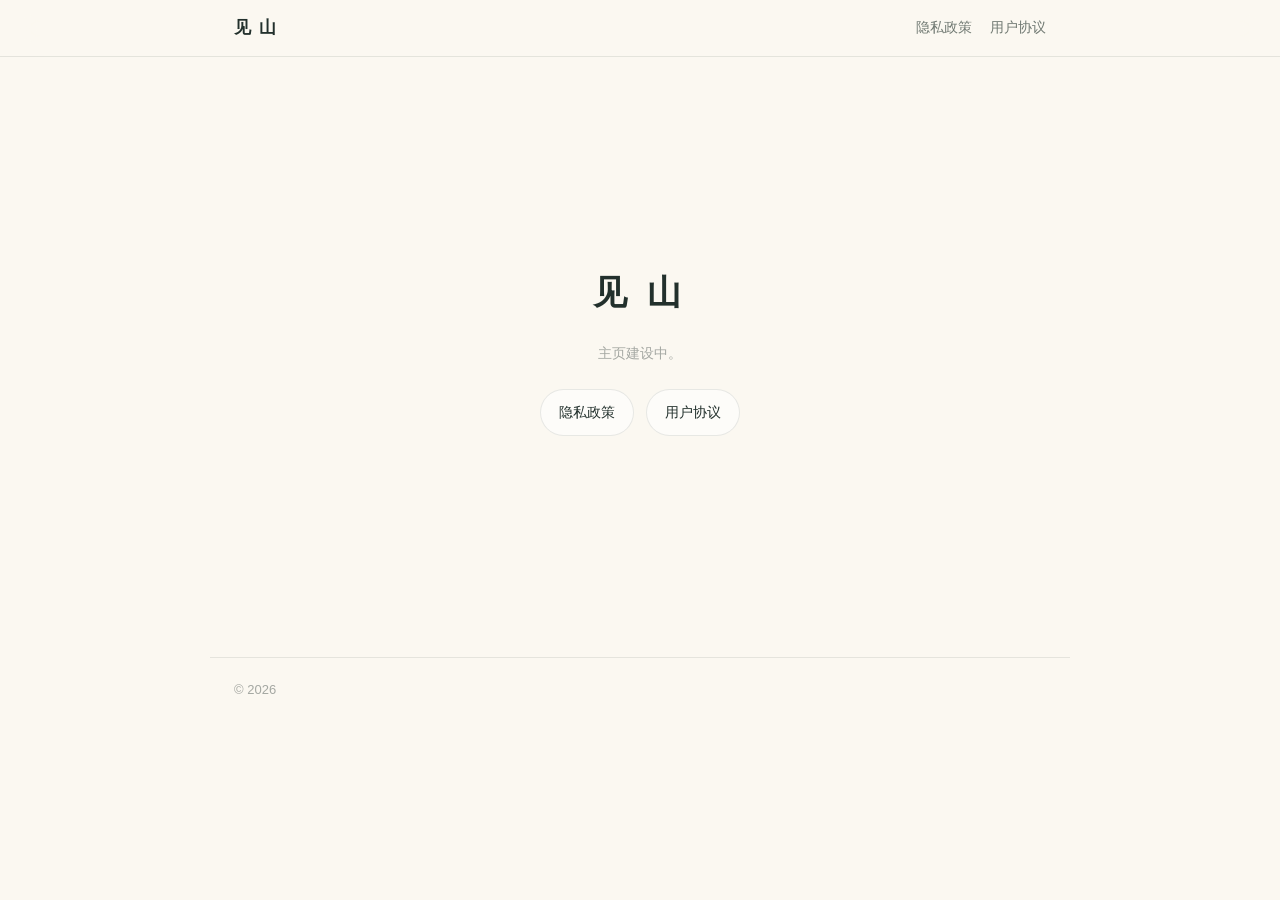
==== site/index.html @ 37326c68 "feat: 隐私政策与用户协议站点（主页占位） - 仅提供 privacy/terms 两页，不介绍未发布功能、不放截图 - 纸色/墨色样式，自动适配深色模式 - 主页占位并 noindex" ====
<!DOCTYPE html>
<html lang="zh-Hans">
<head>
  <meta charset="UTF-8">
  <meta name="viewport" content="width=device-width, initial-scale=1.0, viewport-fit=cover">
  <title>见山</title>
  <meta name="theme-color" content="#FBF8F1">
  <meta name="robots" content="noindex">
  <link rel="stylesheet" href="assets/style.css">
</head>
<body>
  <nav>
    <div class="nav-inner">
      <span class="brand">见 山</span>
      <div class="nav-links">
        <a href="privacy.html">隐私政策</a>
        <a href="terms.html">用户协议</a>
      </div>
    </div>
  </nav>

  <main>
    <section class="placeholder">
      <h1>见 山</h1>
      <p style="color: var(--ink-faint); font-size: 14px;">主页建设中。</p>
      <div class="actions">
        <a class="btn" href="privacy.html">隐私政策</a>
        <a class="btn" href="terms.html">用户协议</a>
      </div>
    </section>
  </main>

  <footer>
    <span>© 2026</span>
  </footer>
</body>
</html>
---- site/assets/style.css ----
:root {
  --paper: #FBF8F1;
  --ink: #22302C;
  --ink-soft: rgba(34, 48, 44, 0.64);
  --ink-faint: rgba(34, 48, 44, 0.40);
  --line: rgba(34, 48, 44, 0.10);
  --accent: #4C7A63;
  --card: rgba(34, 48, 44, 0.03);
  --nav-bg: rgba(251, 248, 241, 0.86);
  --btn-bg: rgba(255, 255, 255, 0.6);
}

@media (prefers-color-scheme: dark) {
  :root {
    --paper: #141A18;
    --ink: #EDE9DF;
    --ink-soft: rgba(237, 233, 223, 0.66);
    --ink-faint: rgba(237, 233, 223, 0.42);
    --line: rgba(237, 233, 223, 0.12);
    --accent: #8FBF9F;
    --card: rgba(237, 233, 223, 0.04);
    --nav-bg: rgba(20, 26, 24, 0.86);
    --btn-bg: rgba(237, 233, 223, 0.06);
  }
}

* { margin: 0; padding: 0; box-sizing: border-box; }

html { scroll-behavior: smooth; overflow-x: clip; }

body {
  font-family: -apple-system, BlinkMacSystemFont, 'SF Pro Text', 'PingFang SC', 'Hiragino Sans GB', 'Microsoft YaHei', 'Helvetica Neue', Arial, sans-serif;
  background: var(--paper);
  color: var(--ink);
  line-height: 1.8;
  padding-bottom: 72px;
  -webkit-font-smoothing: antialiased;
  -moz-osx-font-smoothing: grayscale;
  overflow-wrap: break-word;
  padding-left: env(safe-area-inset-left);
  padding-right: env(safe-area-inset-right);
}

nav {
  position: sticky;
  top: 0;
  z-index: 10;
  background: var(--nav-bg);
  backdrop-filter: saturate(180%) blur(18px);
  -webkit-backdrop-filter: saturate(180%) blur(18px);
  border-bottom: 1px solid var(--line);
}

.nav-inner {
  max-width: 860px;
  margin: 0 auto;
  padding: 0 24px;
  height: 56px;
  display: flex;
  align-items: center;
  justify-content: space-between;
}

.brand {
  font-weight: 600;
  font-size: 17px;
  letter-spacing: 0.10em;
  text-decoration: none;
  color: var(--ink);
}

.nav-links { display: flex; gap: 18px; }

.nav-links a { color: var(--ink-soft); text-decoration: none; font-size: 14px; }
.nav-links a:hover { color: var(--accent); }

main { max-width: 860px; margin: 0 auto; padding: 40px 24px 0; }

h1 { font-size: 28px; font-weight: 600; letter-spacing: 0.04em; margin-bottom: 6px; }

.updated { color: var(--ink-faint); font-size: 13px; margin-bottom: 26px; }

h2 { font-size: 17px; font-weight: 600; margin: 30px 0 10px; }

p, li { color: var(--ink-soft); font-size: 15px; }

ul { padding-left: 20px; margin: 8px 0; }
li { margin: 6px 0; }

a { color: var(--accent); }

.card {
  background: var(--card);
  border: 1px solid var(--line);
  border-radius: 16px;
  padding: 20px 22px;
  margin: 22px 0;
}

.placeholder {
  min-height: 56vh;
  display: flex;
  flex-direction: column;
  align-items: center;
  justify-content: center;
  text-align: center;
  gap: 12px;
}

.placeholder h1 { font-size: 34px; letter-spacing: 0.16em; }
.placeholder p { max-width: 420px; }

.actions { display: flex; gap: 12px; flex-wrap: wrap; justify-content: center; margin-top: 10px; }

.btn {
  display: inline-block;
  padding: 10px 18px;
  border-radius: 999px;
  border: 1px solid var(--line);
  background: var(--btn-bg);
  color: var(--ink);
  text-decoration: none;
  font-size: 14px;
}

.btn.primary { background: var(--accent); border-color: var(--accent); color: #FBF8F1; }

footer {
  max-width: 860px;
  margin: 56px auto 0;
  padding: 20px 24px 0;
  border-top: 1px solid var(--line);
  color: var(--ink-faint);
  font-size: 13px;
  display: flex;
  gap: 16px;
  flex-wrap: wrap;
  justify-content: space-between;
}

footer a { color: var(--ink-faint); text-decoration: none; }
footer a:hover { color: var(--accent); }
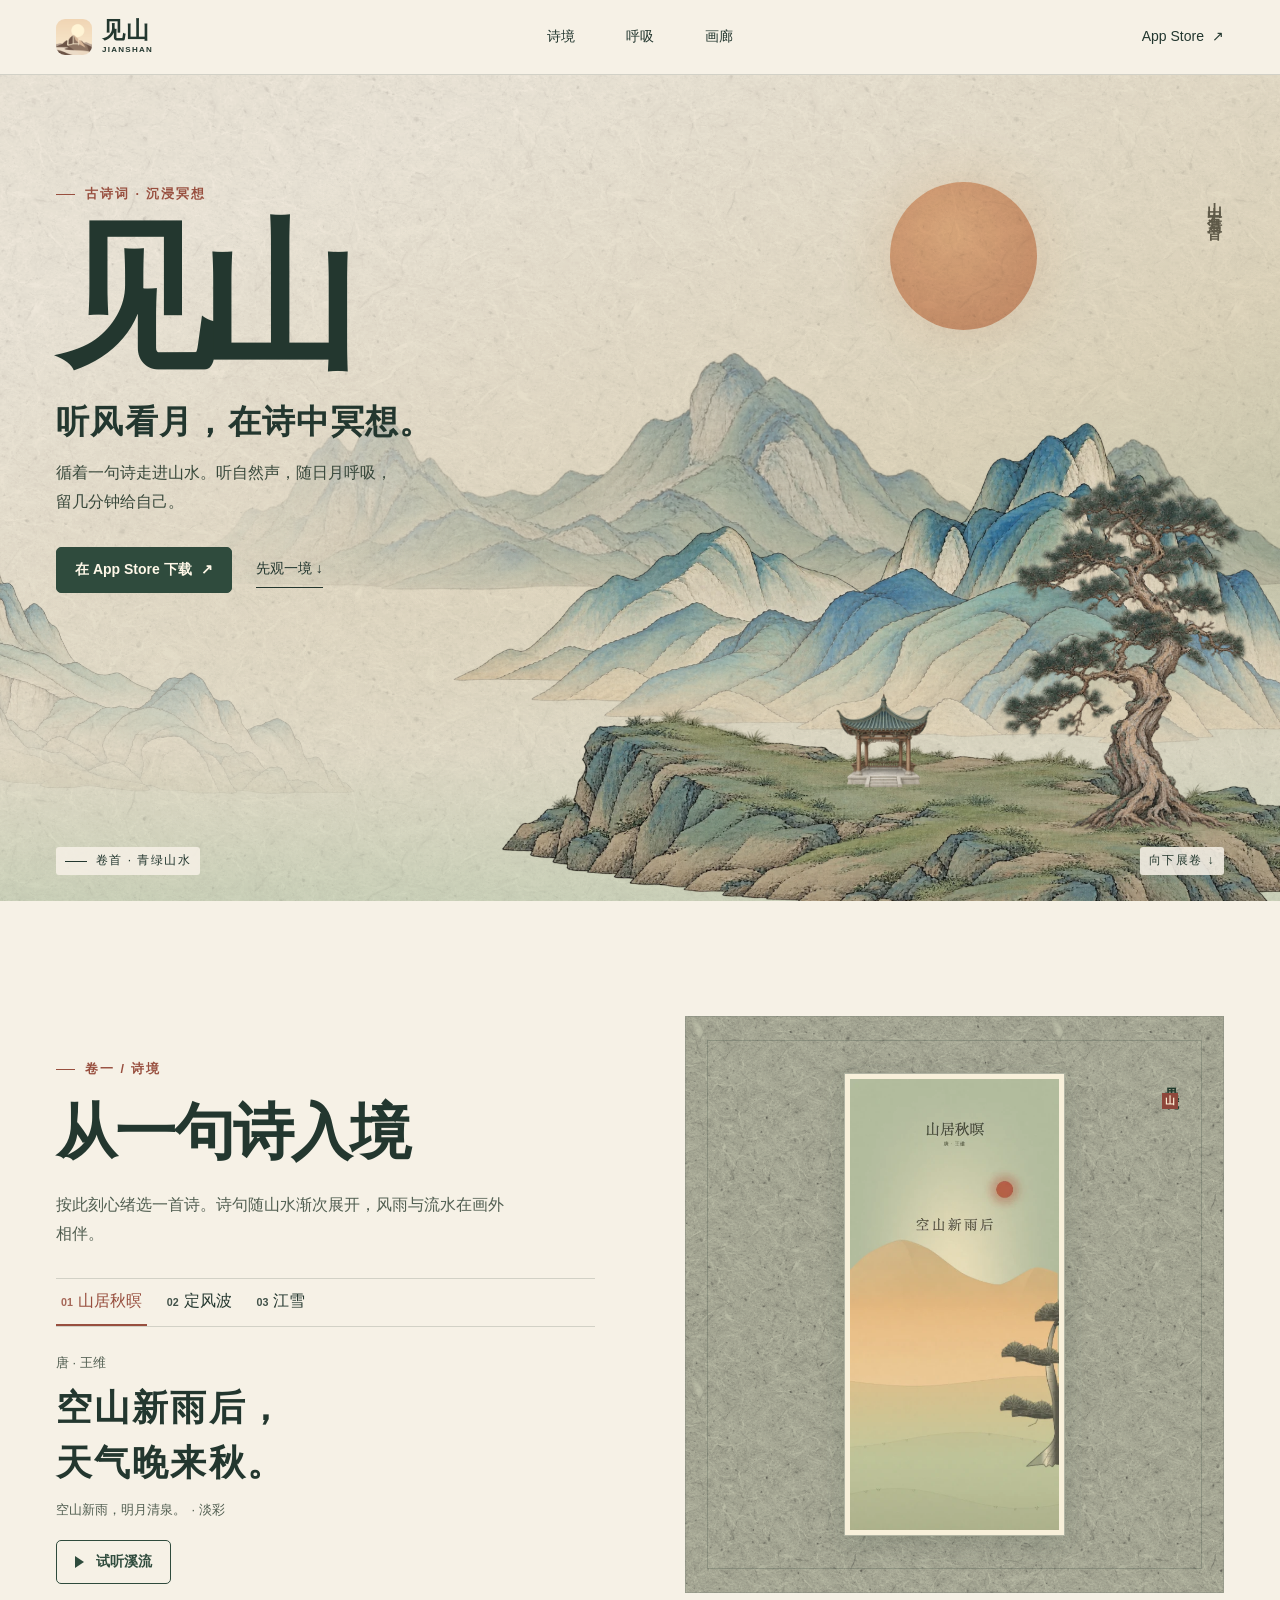
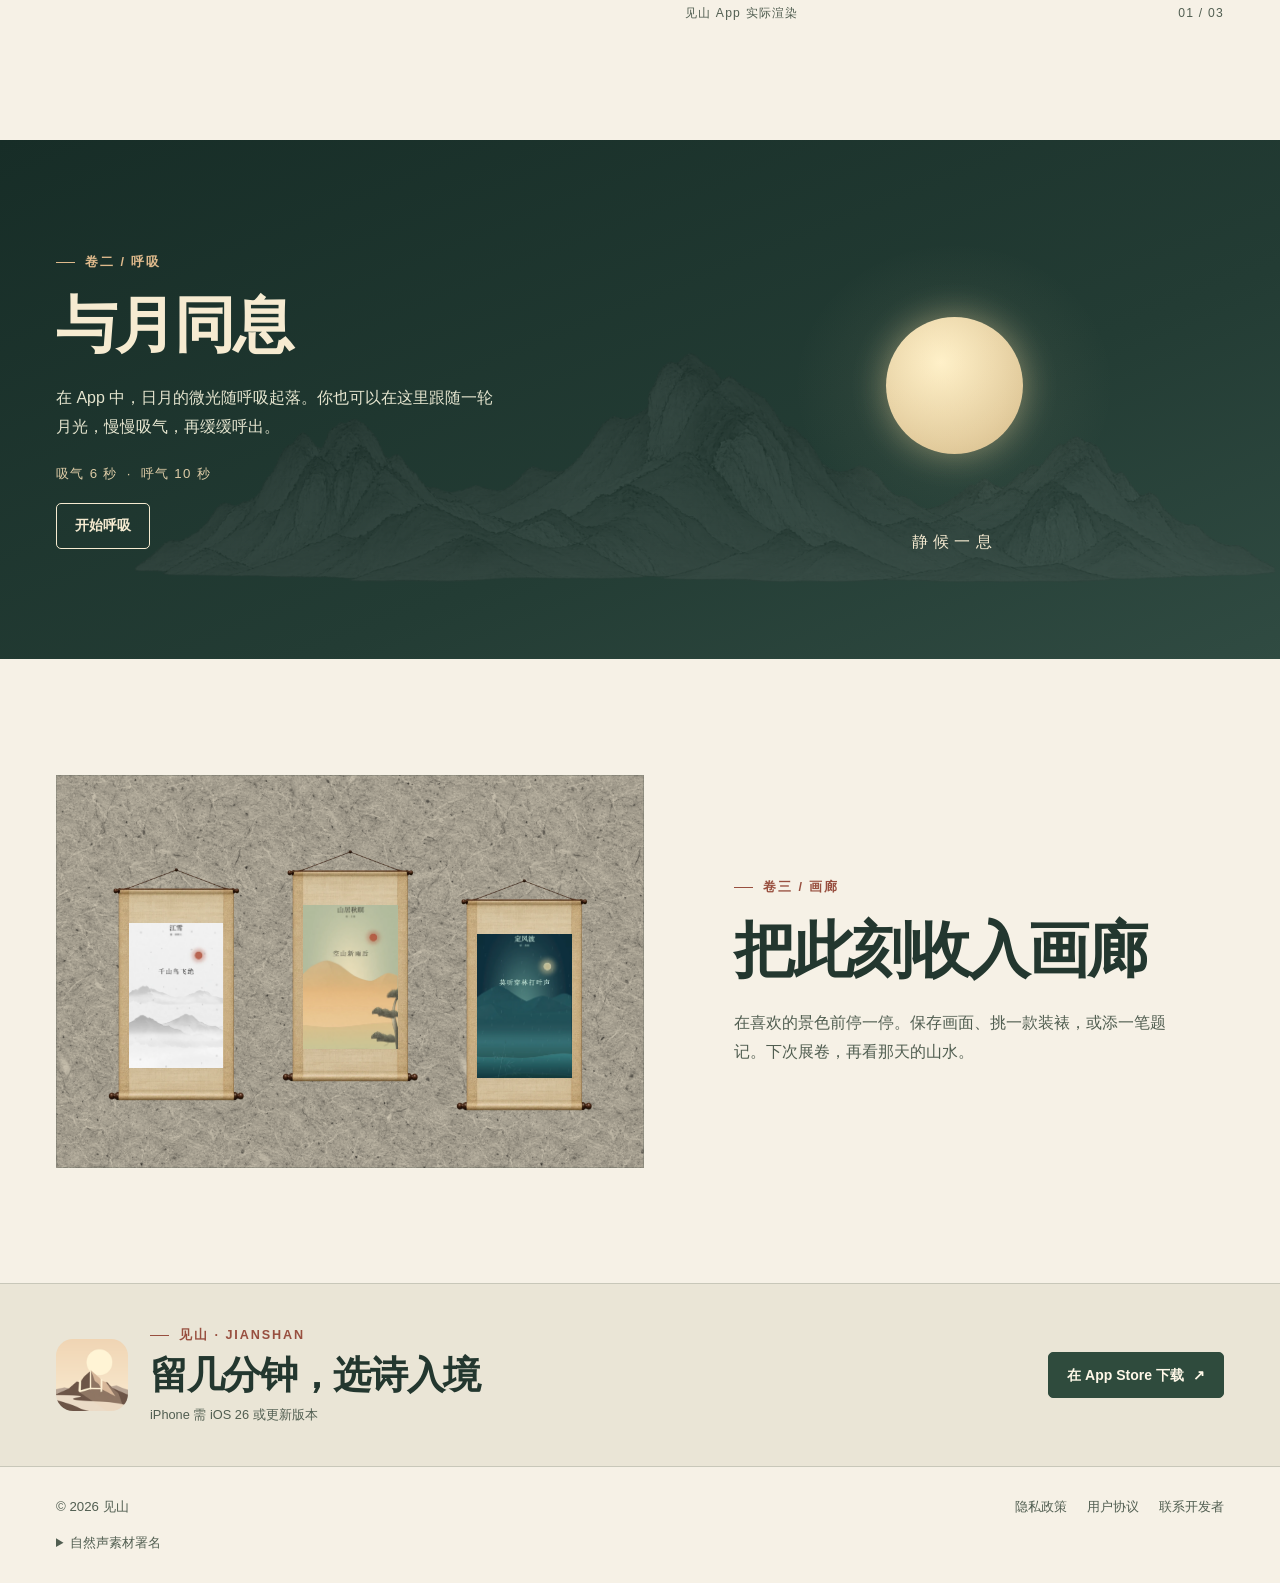
==== commit 78bd45c6: "完成见山官网与诗境体验" ====
--- a/site/index.html
+++ b/site/index.html
@@ -1,37 +1,175 @@
 <!DOCTYPE html>
 <html lang="zh-Hans">
 <head>
-  <meta charset="UTF-8">
-  <meta name="viewport" content="width=device-width, initial-scale=1.0, viewport-fit=cover">
-  <title>见山</title>
-  <meta name="theme-color" content="#FBF8F1">
-  <meta name="robots" content="noindex">
-  <link rel="stylesheet" href="assets/style.css">
+  <meta charset="utf-8">
+  <meta name="viewport" content="width=device-width, initial-scale=1, viewport-fit=cover">
+  <title>见山 · 听风看月，在诗中冥想</title>
+  <meta name="description" content="见山是一款古诗词冥想 App。循着诗句听风看月，跟随日月呼吸，把喜欢的景色收入画廊。">
+  <meta name="theme-color" content="#f2ecdd">
+  <link rel="canonical" href="https://zylcold.github.io/jianshan-site/">
+  <meta property="og:type" content="website">
+  <meta property="og:title" content="见山 · 听风看月，在诗中冥想">
+  <meta property="og:description" content="循着诗句听风看月，把片刻清静收入画廊。">
+  <meta property="og:image" content="https://zylcold.github.io/jianshan-site/assets/media/share.jpg">
+  <link rel="icon" href="assets/media/icon.png" type="image/png">
+  <link rel="stylesheet" href="assets/home.css">
+  <script src="assets/home.js" defer></script>
 </head>
 <body>
-  <nav>
-    <div class="nav-inner">
-      <span class="brand">见 山</span>
+  <a class="skip" href="#main">跳到正文</a>
+  <header class="masthead">
+    <nav class="shell navigation" aria-label="主导航">
+      <a href="./" class="wordmark" aria-label="见山首页">
+        <img src="assets/media/icon.png" width="36" height="36" alt="">
+        <span>见山<small>JIANSHAN</small></span>
+      </a>
       <div class="nav-links">
-        <a href="privacy.html">隐私政策</a>
-        <a href="terms.html">用户协议</a>
+        <a href="#scenes">诗境</a>
+        <a href="#breath">呼吸</a>
+        <a href="#gallery">画廊</a>
       </div>
-    </div>
-  </nav>
+      <a class="nav-download" href="https://apps.apple.com/cn/app/id6820524973">App Store <span aria-hidden="true">↗</span></a>
+    </nav>
+  </header>
 
-  <main>
-    <section class="placeholder">
-      <h1>见 山</h1>
-      <p style="color: var(--ink-faint); font-size: 14px;">主页建设中。</p>
-      <div class="actions">
-        <a class="btn" href="privacy.html">隐私政策</a>
-        <a class="btn" href="terms.html">用户协议</a>
+  <main id="main">
+    <section class="hero" aria-labelledby="hero-title">
+      <div class="landscape" aria-hidden="true">
+        <div class="hero-sun" data-depth=".09"></div>
+        <img class="ridge ridge-far" data-depth=".12" src="assets/media/distant-ridges.webp" alt="" fetchpriority="high">
+        <img class="ridge ridge-left" data-depth=".21" src="assets/media/mountain-main.webp" alt="">
+        <img class="ridge ridge-right" data-depth=".28" src="assets/media/mountain-layered.webp" alt="" fetchpriority="high">
+        <div class="water"></div>
+        <div class="shore" data-depth=".43">
+          <img class="island" src="assets/media/island.webp" alt="">
+          <img class="pavilion" src="assets/media/pavilion.webp" alt="">
+          <img class="pines" src="assets/media/pines.webp" alt="">
+        </div>
+        <div class="paper-grain"></div>
+      </div>
+      <div class="shell hero-inner">
+        <div class="hero-copy">
+          <p class="eyebrow"><span></span> 古诗词 · 沉浸冥想</p>
+          <h1 id="hero-title">见山</h1>
+          <p class="hero-line">听风看月，在诗中冥想。</p>
+          <p class="hero-detail">循着一句诗走进山水。听自然声，随日月呼吸，<br class="wide-only">留几分钟给自己。</p>
+          <div class="hero-actions">
+            <a class="button primary" href="https://apps.apple.com/cn/app/id6820524973">在 App Store 下载 <span aria-hidden="true">↗</span></a>
+            <a class="text-link" href="#scenes">先观一境 <span aria-hidden="true">↓</span></a>
+          </div>
+        </div>
+        <p class="hero-inscription" aria-hidden="true">山中有清音</p>
+        <div class="hero-foot">
+          <span><i></i> 卷首 · 青绿山水</span>
+          <a href="#scenes">向下展卷 <span aria-hidden="true">↓</span></a>
+        </div>
+      </div>
+    </section>
+
+    <section class="scenes shell" id="scenes" aria-labelledby="scene-title">
+      <div class="scene-copy">
+        <p class="eyebrow"><span></span> 卷一 / 诗境</p>
+        <h2 id="scene-title">从一句诗入境</h2>
+        <p class="section-lead">按此刻心绪选一首诗。诗句随山水渐次展开，风雨与流水在画外相伴。</p>
+        <div class="scene-select" role="group" aria-label="选择诗境" hidden>
+          <button type="button" aria-pressed="true" aria-controls="autumn"><small>01</small>山居秋暝</button>
+          <button type="button" aria-pressed="false" aria-controls="rain"><small>02</small>定风波</button>
+          <button type="button" aria-pressed="false" aria-controls="snow"><small>03</small>江雪</button>
+        </div>
+        <article class="poem" id="autumn" data-scene data-audio="stream" data-sound="溪流">
+          <p class="poem-author">唐 · 王维</p>
+          <blockquote>空山新雨后，<br>天气晚来秋。</blockquote>
+          <p class="poem-note">空山新雨，明月清泉。<span>· 淡彩</span></p>
+        </article>
+        <article class="poem" id="rain" data-scene data-audio="rain" data-sound="细雨" hidden>
+          <p class="poem-author">宋 · 苏轼</p>
+          <blockquote>莫听穿林打叶声，<br>何妨吟啸且徐行。</blockquote>
+          <p class="poem-note">穿林细雨，缓步徐行。<span>· 夜泊</span></p>
+        </article>
+        <article class="poem" id="snow" data-scene data-audio="wind" data-sound="山风" hidden>
+          <p class="poem-author">唐 · 柳宗元</p>
+          <blockquote>孤舟蓑笠翁，<br>独钓寒江雪。</blockquote>
+          <p class="poem-note">雪落寒江，孤舟独钓。<span>· 水墨</span></p>
+        </article>
+        <button class="button audio-button" type="button" aria-pressed="false" hidden><span class="sound-mark" aria-hidden="true"></span><span id="sound-label">试听溪流</span></button>
+        <p class="audio-status" role="status"></p>
+        <audio id="nature-audio" preload="none" loop></audio>
+      </div>
+
+      <figure class="scene-figure">
+        <div class="scene-mount" data-view="autumn">
+          <div class="mount-inner">
+            <img src="assets/media/autumn.webp" data-art="autumn" width="393" height="852" alt="见山《山居秋暝》淡彩诗境" loading="lazy" decoding="async">
+            <img src="assets/media/rain.webp" data-art="rain" width="393" height="852" alt="见山《定风波》夜泊诗境" loading="lazy" decoding="async" hidden>
+            <img src="assets/media/snow.webp" data-art="snow" width="393" height="852" alt="见山《江雪》水墨诗境" loading="lazy" decoding="async" hidden>
+          </div>
+          <div class="mount-title" aria-hidden="true"><span>見山詩境</span><i>山</i></div>
+        </div>
+        <figcaption><span>见山 App 实际渲染</span><span id="scene-number">01 / 03</span></figcaption>
+      </figure>
+    </section>
+
+    <section class="breath" id="breath" aria-labelledby="breath-title">
+      <div class="breath-terrain" aria-hidden="true"></div>
+      <div class="shell breath-inner">
+        <div class="breath-copy">
+          <p class="eyebrow"><span></span> 卷二 / 呼吸</p>
+          <h2 id="breath-title">与月同息</h2>
+          <p class="section-lead">在 App 中，日月的微光随呼吸起落。你也可以在这里跟随一轮月光，慢慢吸气，再缓缓呼出。</p>
+          <p class="breath-timing">吸气 6 秒 <span>·</span> 呼气 10 秒</p>
+          <button class="button breath-button" type="button" hidden>开始呼吸</button>
+        </div>
+        <div class="breath-focus">
+          <div class="moon-space" aria-hidden="true"><div class="moon"></div></div>
+          <p id="breath-phase" role="status" aria-atomic="true">静候一息</p>
+        </div>
+      </div>
+    </section>
+
+    <section class="gallery shell" id="gallery" aria-labelledby="gallery-title">
+      <div class="scrolls" aria-label="三幅使用见山装裱素材展示的诗境画卷">
+        <figure class="scroll scroll-snow">
+          <div class="scroll-sheet"><img src="assets/media/snow.webp" width="393" height="852" alt="水墨画卷《江雪》" loading="lazy"></div>
+        </figure>
+        <figure class="scroll scroll-autumn">
+          <div class="scroll-sheet"><img src="assets/media/autumn.webp" width="393" height="852" alt="淡彩画卷《山居秋暝》" loading="lazy"></div>
+        </figure>
+        <figure class="scroll scroll-rain">
+          <div class="scroll-sheet"><img src="assets/media/rain.webp" width="393" height="852" alt="夜泊画卷《定风波》" loading="lazy"></div>
+        </figure>
+      </div>
+      <div class="gallery-copy">
+        <p class="eyebrow"><span></span> 卷三 / 画廊</p>
+        <h2 id="gallery-title">把此刻收入画廊</h2>
+        <p class="section-lead">在喜欢的景色前停一停。保存画面、挑一款装裱，或添一笔题记。下次展卷，再看那天的山水。</p>
+      </div>
+    </section>
+
+    <section class="closing" aria-labelledby="closing-title">
+      <div class="shell closing-inner">
+        <img src="assets/media/icon.png" width="72" height="72" alt="" loading="lazy">
+        <div>
+          <p class="eyebrow"><span></span> 见山 · JIANSHAN</p>
+          <h2 id="closing-title">留几分钟，选诗入境</h2>
+          <p>iPhone 需 iOS 26 或更新版本</p>
+        </div>
+        <a class="button primary" href="https://apps.apple.com/cn/app/id6820524973">在 App Store 下载 <span aria-hidden="true">↗</span></a>
       </div>
     </section>
   </main>
 
-  <footer>
-    <span>© 2026</span>
+  <footer class="shell footer">
+    <div class="footer-row">
+      <span>© 2026 见山</span>
+      <div><a href="privacy.html">隐私政策</a><a href="terms.html">用户协议</a><a href="mailto:yunlongzhu0315@gmail.com">联系开发者</a></div>
+    </div>
+    <details class="credits">
+      <summary>自然声素材署名</summary>
+      <p>溪流 <a href="https://opengameart.org/content/stream-sounds">Stream Sounds</a> / kurt，<a href="https://creativecommons.org/licenses/by/3.0/">CC BY 3.0</a>。</p>
+      <p>细雨 <a href="https://opengameart.org/content/rain-loopable">Rain (loopable)</a> / Ylmir，<a href="https://creativecommons.org/publicdomain/zero/1.0/">CC0 1.0</a>。</p>
+      <p>山风 <a href="https://freesound.org/people/florianreichelt/sounds/459977/">Soft Wind</a> / florianreichelt，<a href="https://creativecommons.org/publicdomain/zero/1.0/">CC0 1.0</a>。</p>
+      <p>试听沿用 App 的单声道 AAC 版本，经剪辑、响度调整及循环衔接处理。</p>
+    </details>
   </footer>
 </body>
 </html>
--- a/site/assets/home.css
+++ b/site/assets/home.css
@@ -0,0 +1,334 @@
+:root {
+  --paper: #f6f1e6;
+  --ink: #23372f;
+  --muted: #515e51;
+  --green: #2f4b3d;
+  --red: #984f3f;
+  --rule: #23372f2c;
+  --serif: "Songti SC", "Noto Serif CJK SC", "Noto Serif SC", "STSong", "SimSun", serif;
+  --sans: -apple-system, BlinkMacSystemFont, "PingFang SC", "Microsoft YaHei", sans-serif;
+}
+* { box-sizing: border-box; }
+[hidden] { display: none !important; }
+html { scroll-behavior: smooth; }
+body {
+  margin: 0;
+  color: var(--ink);
+  background: var(--paper);
+  font: 16px/1.8 var(--sans);
+  -webkit-font-smoothing: antialiased;
+}
+a { color: inherit; text-underline-offset: .24em; }
+button { font: inherit; color: inherit; cursor: pointer; }
+img { display: block; max-width: 100%; }
+h1, h2, blockquote { font-family: var(--serif); font-weight: 700; }
+h1, h2, p, figure, blockquote { margin: 0; }
+h2 { font-size: clamp(2.3rem, 4.8vw, 4.75rem); line-height: 1.22; letter-spacing: -.035em; }
+:focus-visible { outline: 2px solid currentColor; outline-offset: 5px; }
+section[id] { scroll-margin-top: 84px; }
+.shell { width: min(100% - 112px, 1224px); margin-inline: auto; }
+.skip { position: fixed; z-index: 20; top: 10px; left: 12px; padding: 8px 16px; background: var(--paper); transform: translateY(-160%); }
+.skip:focus { transform: none; }
+
+.masthead {
+  position: sticky;
+  top: 0;
+  z-index: 5;
+  background: #f6f1e6f2;
+  border-bottom: 1px solid var(--rule);
+  backdrop-filter: blur(16px);
+}
+.navigation {
+  min-height: 74px;
+  display: grid;
+  grid-template-columns: 1fr auto 1fr;
+  align-items: center;
+  gap: 22px;
+}
+.wordmark { justify-self: start; display: flex; align-items: center; gap: 10px; text-decoration: none; }
+.wordmark img { border-radius: 9px; }
+.wordmark span { font: 700 23px/.95 var(--serif); letter-spacing: .04em; }
+.wordmark small { display: block; margin-top: 5px; font: 600 8px/1 var(--sans); letter-spacing: .16em; }
+.nav-links { display: flex; gap: clamp(18px, 4vw, 56px); }
+.nav-links a, .nav-download { text-decoration: none; font-size: .875rem; }
+.nav-links a:hover, .nav-download:hover, .text-link:hover { color: var(--red); }
+.nav-download { justify-self: end; white-space: nowrap; }
+.nav-download span { margin-left: .3em; }
+
+.hero {
+  position: relative;
+  isolation: isolate;
+  overflow: hidden;
+  min-height: clamp(625px, calc(100svh - 74px), 950px);
+  display: flex;
+  background: #ece5d3;
+}
+.landscape { position: absolute; inset: 0; z-index: -1; overflow: hidden; background: linear-gradient(154deg, #f6efe1 18%, #e8dec4 58%, #b2bc9e); }
+.hero-sun, .ridge, .shore, .water, .paper-grain { position: absolute; }
+[data-depth] { translate: 0 var(--drift, 0px); }
+.hero-sun {
+  top: 13%;
+  right: 19%;
+  width: clamp(86px, 11.5vw, 185px);
+  aspect-ratio: 1;
+  border-radius: 50%;
+  background: radial-gradient(circle at 42% 34%, #e3a775, #c27e58);
+  box-shadow: 0 0 62px #ce956955;
+  opacity: .86;
+}
+.ridge { max-width: none; pointer-events: none; }
+.ridge-far { width: 93%; right: -5%; bottom: 28%; opacity: .55; filter: saturate(.6); mask-image: linear-gradient(90deg, transparent, #000 43%); }
+.ridge-left { width: 58%; left: -30%; bottom: 13%; opacity: .67; filter: saturate(.6); }
+.ridge-right { width: 71%; right: -6%; bottom: 18%; filter: saturate(.72); }
+.water {
+  inset: 57% 0 0;
+  background: linear-gradient(180deg, transparent, #eee8d5c9 58%, #d6dcc3 100%);
+}
+.shore { right: -8%; bottom: -7%; width: 69%; }
+.island { width: 100%; filter: saturate(.65); }
+.pavilion { position: absolute; width: 11%; left: 38%; top: 11%; filter: saturate(.76); }
+.pines { position: absolute; width: 29%; right: 15%; bottom: 39%; filter: saturate(.65); }
+.paper-grain {
+  inset: 0;
+  background: url("media/paper.webp") repeat;
+  opacity: .22;
+  mix-blend-mode: multiply;
+  pointer-events: none;
+}
+.hero-inner { display: flex; align-items: flex-start; position: relative; padding-top: clamp(64px, 12vh, 150px); padding-bottom: 124px; }
+.hero-copy { position: relative; }
+.eyebrow { display: flex; align-items: center; gap: .65rem; color: var(--red); font-size: .79rem; font-weight: 650; letter-spacing: .15em; }
+.eyebrow span { width: 19px; height: 1px; background: currentColor; }
+.hero h1 { margin: .09em 0 .13em; font-size: clamp(6.2rem, 12.4vw, 12rem); letter-spacing: -.095em; line-height: 1; }
+.hero-line { font: 700 clamp(1.46rem, 2.6vw, 2.55rem)/1.4 var(--serif); letter-spacing: .04em; }
+.hero-detail { margin-top: 13px; color: #38483b; }
+.hero-actions { display: flex; gap: 24px; align-items: center; flex-wrap: wrap; margin-top: 30px; }
+.button {
+  display: inline-flex;
+  align-items: center;
+  justify-content: center;
+  gap: .65em;
+  min-height: 46px;
+  padding: 8px 18px;
+  border: 1px solid currentColor;
+  border-radius: 5px;
+  background: transparent;
+  text-decoration: none;
+  font-size: .875rem;
+  font-weight: 600;
+}
+.button:hover { background: #203c3010; }
+.primary { background: var(--green); border-color: var(--green); color: #fff8e8; }
+.primary:hover { background: #223b2f; }
+.text-link { font-size: .875rem; white-space: nowrap; text-decoration: none; border-bottom: 1px solid currentColor; padding-block: 5px; }
+.hero-inscription {
+  position: absolute;
+  right: 0;
+  top: 14%;
+  writing-mode: vertical-rl;
+  font: 700 .95rem/1.2 var(--serif);
+  letter-spacing: .35em;
+  color: #5e5948;
+}
+.hero-foot {
+  position: absolute;
+  inset: auto 0 26px;
+  display: flex;
+  justify-content: space-between;
+  align-items: center;
+  gap: 16px;
+  font-size: .76rem;
+  letter-spacing: .12em;
+}
+.hero-foot > span { display: flex; align-items: center; gap: 9px; padding: 3px 9px; border-radius: 3px; background: #f6f1e6df; }
+.hero-foot i { width: 22px; height: 1px; background: currentColor; }
+.hero-foot a { color: #283c31; background: #f6f1e6df; border-radius: 3px; padding: 3px 9px; text-decoration: none; }
+.hero-foot a:hover { text-decoration: underline; }
+
+.scenes, .gallery {
+  display: grid;
+  grid-template-columns: minmax(0, 1fr) minmax(0, 1fr);
+  gap: clamp(40px, 7vw, 112px);
+  align-items: center;
+  padding-block: clamp(68px, 9vw, 144px);
+}
+.scene-copy h2, .breath-copy h2, .gallery-copy h2 { margin-top: 15px; }
+.section-lead { color: var(--muted); max-width: 28em; margin-top: 21px; }
+.scene-select { display: flex; flex-wrap: wrap; column-gap: 15px; margin-top: 29px; border-block: 1px solid var(--rule); }
+.scene-select button { min-height: 46px; padding: 8px 5px; border: 0; border-bottom: 2px solid transparent; background: none; white-space: nowrap; }
+.scene-select button:hover { color: var(--red); }
+.scene-select button[aria-pressed="true"] { border-color: var(--red); color: var(--red); }
+.scene-select small { font: 600 .67rem/1 var(--sans); opacity: .85; margin-right: .45em; }
+.poem { margin: 24px 0 19px; }
+.poem-author, .poem-note, .audio-status { font-size: .81rem; color: var(--muted); }
+.poem blockquote { margin: 7px 0 8px; font-size: clamp(1.55rem, 2.8vw, 2.5rem); line-height: 1.52; letter-spacing: .06em; }
+.poem-note span { margin-left: .42em; }
+.audio-button { min-height: 42px; color: var(--green); }
+.audio-status:empty { display: none; }
+.audio-status { margin-top: .5em; }
+.sound-mark { display: inline-block; width: 12px; height: 12px; position: relative; }
+.sound-mark::before { content: ""; position: absolute; inset: 0; border: 6px solid transparent; border-right-width: 0; border-left: 9px solid currentColor; }
+.audio-button[aria-pressed="true"] .sound-mark::before { border: 0; border-inline: 3px solid currentColor; width: 5px; }
+
+.scene-mount {
+  position: relative;
+  display: grid;
+  place-items: center;
+  aspect-ratio: 1 / 1.07;
+  border: 1px solid #7f87796b;
+  background: linear-gradient(#f4f0dd38, #f4f0dd38), #c7cbb1 url("media/paper.webp") center/360px;
+  background-blend-mode: normal, multiply;
+  overflow: hidden;
+}
+.scene-mount[data-view="rain"] { background-color: #8da59c; }
+.scene-mount[data-view="snow"] { background-color: #d5d8cf; }
+.scene-mount::before { content: ""; position: absolute; inset: 4%; border: 1px solid #26382d38; pointer-events: none; }
+.mount-inner {
+  width: 41%;
+  padding: 5px;
+  background: #f8f0da;
+  border: 1px solid #1b352f52;
+  box-shadow: 0 8px 25px #26372d31;
+}
+.mount-inner img { width: 100%; height: auto; }
+.mount-title { position: absolute; top: 10%; right: 8%; display: grid; justify-items: center; gap: 9px; color: #203a2c; }
+.mount-title span { writing-mode: vertical-rl; font: 700 clamp(.7rem, 1.15vw, 1rem)/1.3 var(--serif); letter-spacing: .16em; }
+.mount-title i { background: #8e473b; color: #fff2d8; padding: 1px 3px; font: 700 .64rem/1.4 var(--serif); }
+.scene-figure figcaption { display: flex; justify-content: space-between; gap: 8px; margin-top: 10px; color: var(--muted); font-size: .76rem; letter-spacing: .1em; }
+
+.breath { position: relative; isolation: isolate; overflow: hidden; background: linear-gradient(158deg, #172d27, #233c34 62%, #304b42); color: #f6ebd1; }
+.breath-terrain {
+  position: absolute;
+  inset: 0;
+  z-index: -1;
+  background: url("media/distant-ridges.webp") right bottom / min(95%, 1150px) auto no-repeat;
+  filter: grayscale(1) brightness(.62);
+  opacity: .21;
+  pointer-events: none;
+}
+.breath-inner {
+  display: grid;
+  grid-template-columns: minmax(0, 1fr) minmax(0, 1fr);
+  gap: clamp(30px, 7vw, 112px);
+  align-items: center;
+  padding-block: clamp(52px, 8vw, 120px);
+}
+.breath .section-lead { color: #e5e5cf; }
+.breath .eyebrow { color: #dfba8c; }
+.breath-timing { margin-top: 20px; color: #ddcba6; font-size: .83rem; letter-spacing: .1em; }
+.breath-timing span { margin-inline: .3em; }
+.breath-button { margin-top: 17px; }
+.breath-button:hover { background: #f6ebd115; }
+.breath-focus { display: grid; justify-items: center; align-content: center; }
+.moon-space {
+  width: min(100%, 320px);
+  aspect-ratio: 1.12;
+  display: grid;
+  place-items: center;
+  background: radial-gradient(closest-side, #e0d3a61b 0%, transparent 100%);
+}
+.moon {
+  position: relative;
+  width: 43%;
+  aspect-ratio: 1;
+  border-radius: 50%;
+  background: radial-gradient(circle at 40% 33%, #fff1ca, #dbc292 81%);
+  box-shadow: 0 0 28px #f5db9d55;
+}
+.moon::after {
+  content: "";
+  position: absolute;
+  inset: -26%;
+  border-radius: 50%;
+  background: radial-gradient(circle, #ffebbc6b 34%, transparent 70%);
+  opacity: var(--glow, .24);
+  transform: scale(var(--halo, 1));
+}
+#breath-phase { min-height: 1.8em; color: #f6ebd1; font-family: var(--serif); letter-spacing: .32em; }
+
+.gallery { grid-template-columns: minmax(0, 1.2fr) minmax(0, 1fr); }
+.scrolls {
+  display: flex;
+  justify-content: center;
+  align-items: center;
+  gap: 2%;
+  padding: 7% 5% 8%;
+  background: #e6ddc8 url("media/paper.webp") center/400px;
+  background-blend-mode: multiply;
+  border: 1px solid var(--rule);
+}
+.scroll {
+  position: relative;
+  width: 31%;
+  aspect-ratio: 520 / 780;
+  background: url("media/scroll.webp") center / 100% 100% no-repeat;
+}
+.scroll-snow { margin-top: 7%; }
+.scroll-rain { margin-top: 11%; }
+.scroll-sheet { position: absolute; inset: 24% 21% 17%; overflow: hidden; }
+.scroll-sheet img { width: 100%; height: 100%; object-fit: cover; object-position: center 29%; }
+.closing { background: #eae5d6; border-block: 1px solid var(--rule); }
+.closing-inner { display: flex; flex-wrap: wrap; align-items: center; gap: 22px; padding-block: 40px; }
+.closing img { border-radius: 17px; }
+.closing h2 { margin-top: 5px; font-size: clamp(1.6rem, 3vw, 2.4rem); }
+.closing p:last-child { margin-top: 4px; color: var(--muted); font-size: .8rem; }
+.closing .button { margin-left: auto; }
+.footer { padding-block: 28px; color: var(--muted); font-size: .83rem; }
+.footer-row, .footer-row div { display: flex; flex-wrap: wrap; justify-content: space-between; gap: 8px 20px; }
+.footer-row a { text-decoration: none; }
+.footer-row a:hover { text-decoration: underline; }
+.credits { margin-top: 12px; }
+.credits summary { width: fit-content; cursor: pointer; }
+.credits p:first-of-type { margin-top: 8px; }
+
+@media (max-width: 1000px) {
+  .shell { width: calc(100% - 72px); }
+  .ridge-right { width: 86%; right: -16%; }
+  .ridge-far { width: 106%; right: -12%; }
+  .shore { width: 88%; right: -18%; }
+}
+@media (max-width: 700px) {
+  .shell { width: calc(100% - 40px); }
+  .navigation { grid-template-columns: auto 1fr auto; min-height: 62px; gap: 9px; }
+  .wordmark { gap: 6px; }
+  .wordmark img { width: 29px; height: 29px; }
+  .wordmark span { font-size: 18px; }
+  .wordmark small { font-size: 6px; }
+  .nav-links { justify-content: center; gap: clamp(8px, 2.7vw, 22px); }
+  .nav-links a, .nav-download { font-size: .73rem; }
+  section[id] { scroll-margin-top: 68px; }
+  .hero { min-height: max(655px, calc(100svh - 62px)); }
+  .hero-inner { padding-top: 62px; padding-bottom: 240px; }
+  .hero h1 { font-size: clamp(5.6rem, 19vw, 8rem); }
+  .hero-sun { top: auto; bottom: 31%; right: 13%; }
+  .ridge-far { width: 142%; right: -22%; bottom: 18%; mask-image: none; }
+  .ridge-right { width: 125%; right: -31%; bottom: 13%; }
+  .ridge-left { width: 93%; left: -48%; bottom: 10%; }
+  .shore { width: 120%; right: -29%; bottom: -2%; }
+  .hero-inscription { display: none; }
+  .hero-foot { bottom: 15px; letter-spacing: .04em; }
+  .hero-actions { gap: 17px; margin-top: 20px; }
+  .wide-only { display: none; }
+  .scenes, .gallery, .breath-inner { grid-template-columns: minmax(0, 1fr); gap: 31px; }
+  .scenes, .gallery { padding-block: 59px; }
+  .scene-figure { width: min(100%, 495px); margin-inline: auto; }
+  .breath-inner { padding-block: 52px; }
+  .breath-focus { gap: 0; }
+  .moon-space { width: min(78%, 230px); }
+  .gallery-copy { grid-row: 1; }
+  .closing-inner { padding-block: 29px; gap: 12px 16px; }
+  .closing img { width: 51px; height: 51px; border-radius: 12px; }
+  .closing .button { margin-left: 0; }
+}
+@media (max-width: 355px) {
+  .shell { width: calc(100% - 32px); }
+  .wordmark small, .nav-download span { display: none; }
+  .hero-actions { column-gap: 12px; }
+  .hero-actions .button { padding-inline: 11px; }
+  .hero-line { font-size: 1.35rem; }
+}
+@media (prefers-reduced-motion: reduce) {
+  html { scroll-behavior: auto; }
+  [data-depth] { translate: none; }
+  .moon::after { transform: none; opacity: .24; }
+}
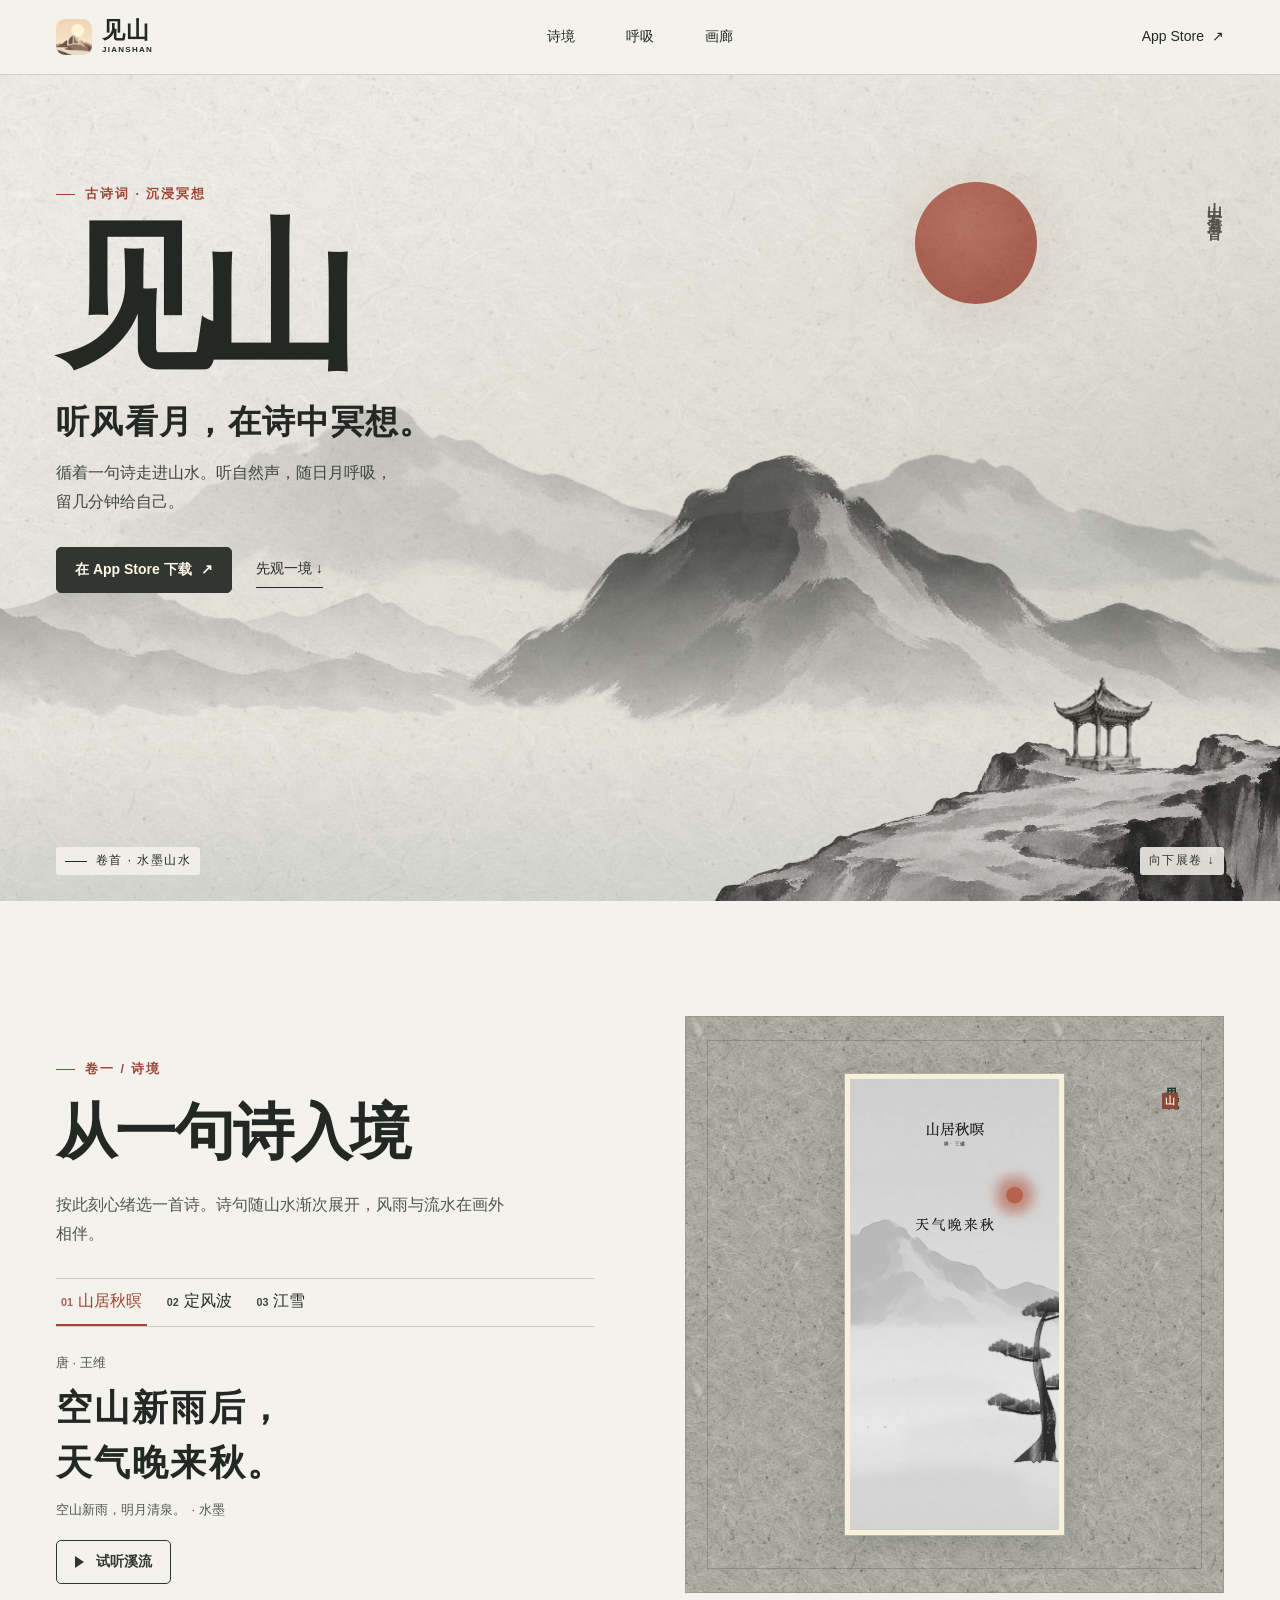
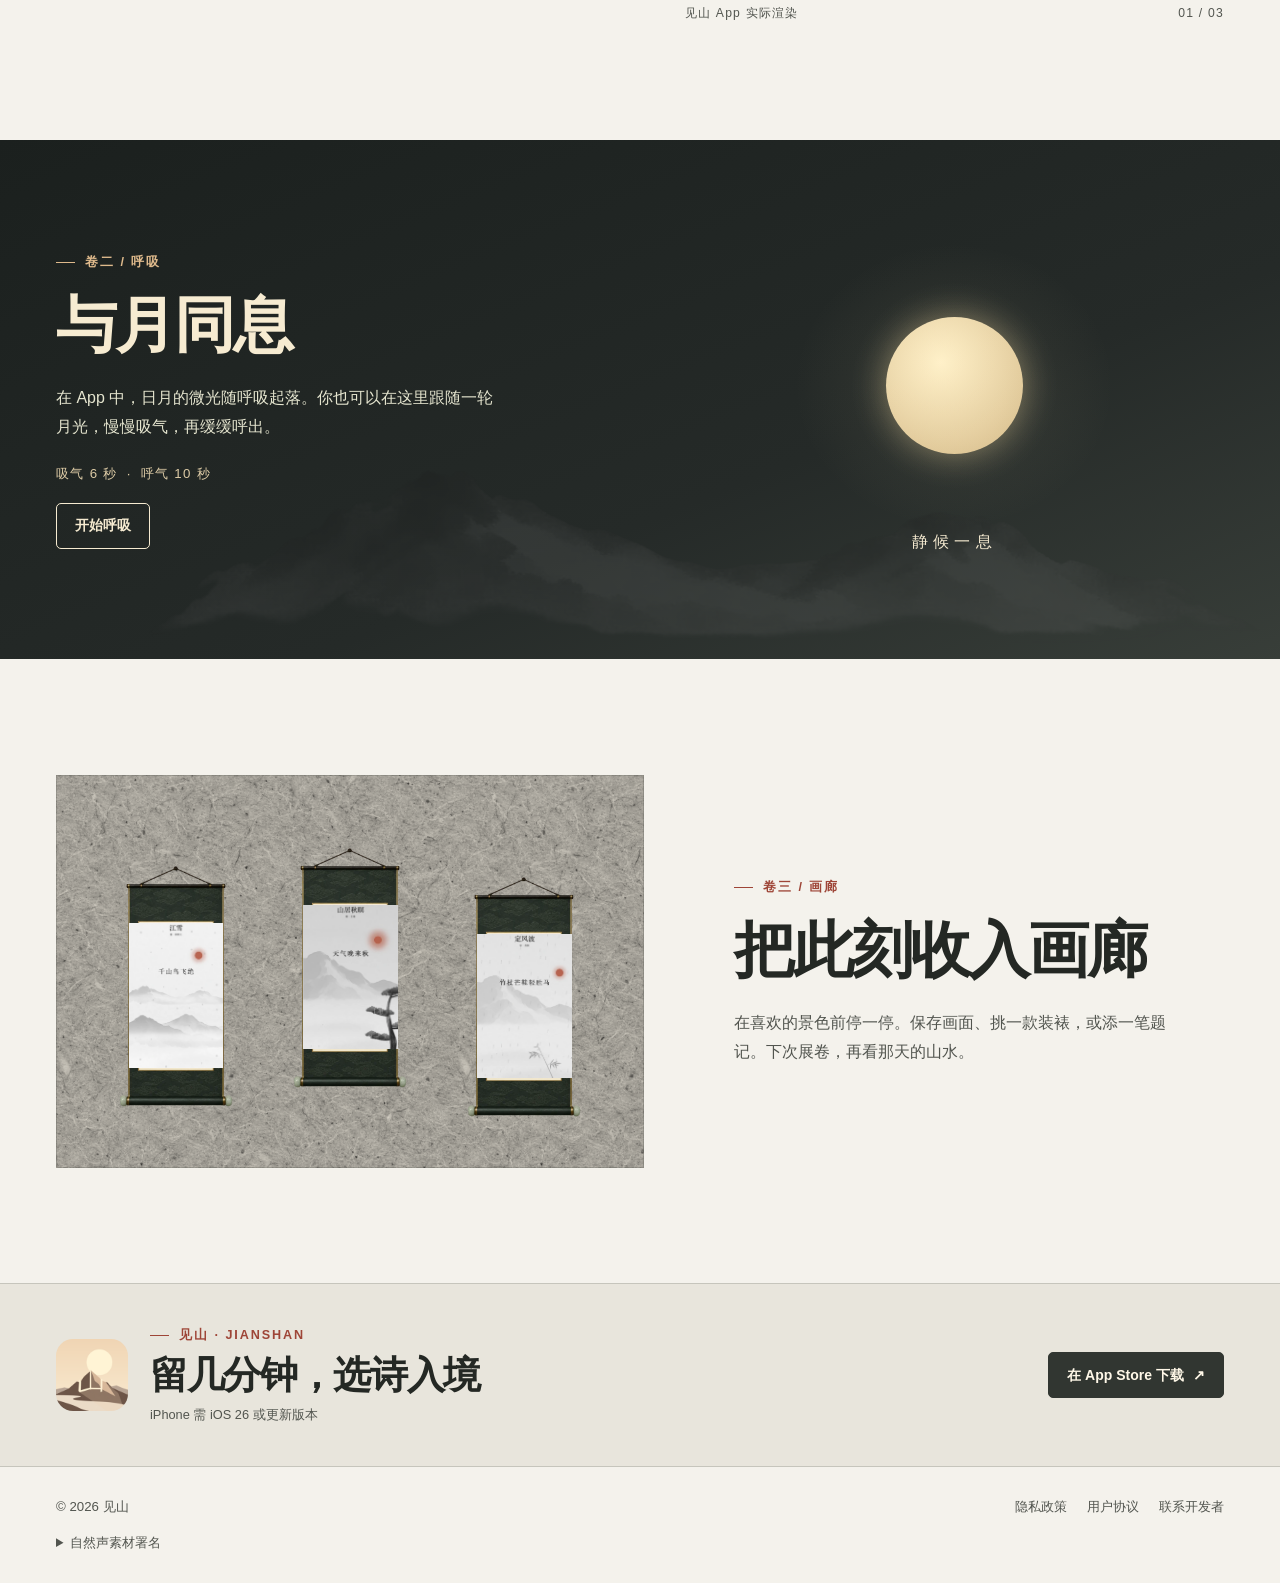
==== commit b886918f: "将见山官网改为水墨画风" ====
--- a/site/index.html
+++ b/site/index.html
@@ -5,14 +5,14 @@
   <meta name="viewport" content="width=device-width, initial-scale=1, viewport-fit=cover">
   <title>见山 · 听风看月，在诗中冥想</title>
   <meta name="description" content="见山是一款古诗词冥想 App。循着诗句听风看月，跟随日月呼吸，把喜欢的景色收入画廊。">
-  <meta name="theme-color" content="#f2ecdd">
+  <meta name="theme-color" content="#eeece6">
   <link rel="canonical" href="https://zylcold.github.io/jianshan-site/">
   <meta property="og:type" content="website">
   <meta property="og:title" content="见山 · 听风看月，在诗中冥想">
   <meta property="og:description" content="循着诗句听风看月，把片刻清静收入画廊。">
-  <meta property="og:image" content="https://zylcold.github.io/jianshan-site/assets/media/share.jpg">
+  <meta property="og:image" content="https://zylcold.github.io/jianshan-site/assets/media/share.jpg?v=ink">
   <link rel="icon" href="assets/media/icon.png" type="image/png">
-  <link rel="stylesheet" href="assets/home.css">
+  <link rel="stylesheet" href="assets/home.css?v=ink">
   <script src="assets/home.js" defer></script>
 </head>
 <body>
@@ -28,7 +28,7 @@
         <a href="#breath">呼吸</a>
         <a href="#gallery">画廊</a>
       </div>
-      <a class="nav-download" href="https://apps.apple.com/cn/app/id6820524973">App Store <span aria-hidden="true">↗</span></a>
+      <a class="nav-download" href="https://apps.apple.com/app/id6820524973">App Store <span aria-hidden="true">↗</span></a>
     </nav>
   </header>
 
@@ -36,14 +36,13 @@
     <section class="hero" aria-labelledby="hero-title">
       <div class="landscape" aria-hidden="true">
         <div class="hero-sun" data-depth=".09"></div>
-        <img class="ridge ridge-far" data-depth=".12" src="assets/media/distant-ridges.webp" alt="" fetchpriority="high">
-        <img class="ridge ridge-left" data-depth=".21" src="assets/media/mountain-main.webp" alt="">
-        <img class="ridge ridge-right" data-depth=".28" src="assets/media/mountain-layered.webp" alt="" fetchpriority="high">
+        <img class="ridge ridge-far" data-depth=".12" src="assets/media/ink-ridges.webp" alt="" fetchpriority="high">
+        <img class="ridge ridge-left" data-depth=".21" src="assets/media/ink-mountain.webp" alt="">
+        <img class="ridge ridge-right" data-depth=".28" src="assets/media/ink-peak.webp" alt="" fetchpriority="high">
         <div class="water"></div>
         <div class="shore" data-depth=".43">
-          <img class="island" src="assets/media/island.webp" alt="">
-          <img class="pavilion" src="assets/media/pavilion.webp" alt="">
-          <img class="pines" src="assets/media/pines.webp" alt="">
+          <img class="ink-bank" src="assets/media/ink-bank.webp" alt="">
+          <img class="pavilion" src="assets/media/ink-pavilion.webp" alt="">
         </div>
         <div class="paper-grain"></div>
       </div>
@@ -54,13 +53,13 @@
           <p class="hero-line">听风看月，在诗中冥想。</p>
           <p class="hero-detail">循着一句诗走进山水。听自然声，随日月呼吸，<br class="wide-only">留几分钟给自己。</p>
           <div class="hero-actions">
-            <a class="button primary" href="https://apps.apple.com/cn/app/id6820524973">在 App Store 下载 <span aria-hidden="true">↗</span></a>
+            <a class="button primary" href="https://apps.apple.com/app/id6820524973">在 App Store 下载 <span aria-hidden="true">↗</span></a>
             <a class="text-link" href="#scenes">先观一境 <span aria-hidden="true">↓</span></a>
           </div>
         </div>
         <p class="hero-inscription" aria-hidden="true">山中有清音</p>
         <div class="hero-foot">
-          <span><i></i> 卷首 · 青绿山水</span>
+          <span><i></i> 卷首 · 水墨山水</span>
           <a href="#scenes">向下展卷 <span aria-hidden="true">↓</span></a>
         </div>
       </div>
@@ -79,12 +78,12 @@
         <article class="poem" id="autumn" data-scene data-audio="stream" data-sound="溪流">
           <p class="poem-author">唐 · 王维</p>
           <blockquote>空山新雨后，<br>天气晚来秋。</blockquote>
-          <p class="poem-note">空山新雨，明月清泉。<span>· 淡彩</span></p>
+          <p class="poem-note">空山新雨，明月清泉。<span>· 水墨</span></p>
         </article>
         <article class="poem" id="rain" data-scene data-audio="rain" data-sound="细雨" hidden>
           <p class="poem-author">宋 · 苏轼</p>
           <blockquote>莫听穿林打叶声，<br>何妨吟啸且徐行。</blockquote>
-          <p class="poem-note">穿林细雨，缓步徐行。<span>· 夜泊</span></p>
+          <p class="poem-note">穿林细雨，缓步徐行。<span>· 水墨</span></p>
         </article>
         <article class="poem" id="snow" data-scene data-audio="wind" data-sound="山风" hidden>
           <p class="poem-author">唐 · 柳宗元</p>
@@ -99,8 +98,8 @@
       <figure class="scene-figure">
         <div class="scene-mount" data-view="autumn">
           <div class="mount-inner">
-            <img src="assets/media/autumn.webp" data-art="autumn" width="393" height="852" alt="见山《山居秋暝》淡彩诗境" loading="lazy" decoding="async">
-            <img src="assets/media/rain.webp" data-art="rain" width="393" height="852" alt="见山《定风波》夜泊诗境" loading="lazy" decoding="async" hidden>
+            <img src="assets/media/autumn.webp?v=ink" data-art="autumn" width="393" height="852" alt="见山《山居秋暝》水墨诗境" loading="lazy" decoding="async">
+            <img src="assets/media/rain.webp?v=ink" data-art="rain" width="393" height="852" alt="见山《定风波》水墨诗境" loading="lazy" decoding="async" hidden>
             <img src="assets/media/snow.webp" data-art="snow" width="393" height="852" alt="见山《江雪》水墨诗境" loading="lazy" decoding="async" hidden>
           </div>
           <div class="mount-title" aria-hidden="true"><span>見山詩境</span><i>山</i></div>
@@ -132,10 +131,10 @@
           <div class="scroll-sheet"><img src="assets/media/snow.webp" width="393" height="852" alt="水墨画卷《江雪》" loading="lazy"></div>
         </figure>
         <figure class="scroll scroll-autumn">
-          <div class="scroll-sheet"><img src="assets/media/autumn.webp" width="393" height="852" alt="淡彩画卷《山居秋暝》" loading="lazy"></div>
+          <div class="scroll-sheet"><img src="assets/media/autumn.webp?v=ink" width="393" height="852" alt="水墨画卷《山居秋暝》" loading="lazy"></div>
         </figure>
         <figure class="scroll scroll-rain">
-          <div class="scroll-sheet"><img src="assets/media/rain.webp" width="393" height="852" alt="夜泊画卷《定风波》" loading="lazy"></div>
+          <div class="scroll-sheet"><img src="assets/media/rain.webp?v=ink" width="393" height="852" alt="水墨画卷《定风波》" loading="lazy"></div>
         </figure>
       </div>
       <div class="gallery-copy">
@@ -153,7 +152,7 @@
           <h2 id="closing-title">留几分钟，选诗入境</h2>
           <p>iPhone 需 iOS 26 或更新版本</p>
         </div>
-        <a class="button primary" href="https://apps.apple.com/cn/app/id6820524973">在 App Store 下载 <span aria-hidden="true">↗</span></a>
+        <a class="button primary" href="https://apps.apple.com/app/id6820524973">在 App Store 下载 <span aria-hidden="true">↗</span></a>
       </div>
     </section>
   </main>
--- a/site/assets/home.css
+++ b/site/assets/home.css
@@ -1,10 +1,10 @@
 :root {
-  --paper: #f6f1e6;
-  --ink: #23372f;
-  --muted: #515e51;
-  --green: #2f4b3d;
-  --red: #984f3f;
-  --rule: #23372f2c;
+  --paper: #f4f2ec;
+  --ink: #242824;
+  --muted: #52554f;
+  --green: #313631;
+  --red: #9e4537;
+  --rule: #2428242c;
   --serif: "Songti SC", "Noto Serif CJK SC", "Noto Serif SC", "STSong", "SimSun", serif;
   --sans: -apple-system, BlinkMacSystemFont, "PingFang SC", "Microsoft YaHei", sans-serif;
 }
@@ -34,7 +34,7 @@
   position: sticky;
   top: 0;
   z-index: 5;
-  background: #f6f1e6f2;
+  background: #f4f2ecf2;
   border-bottom: 1px solid var(--rule);
   backdrop-filter: blur(16px);
 }
@@ -61,37 +61,37 @@
   overflow: hidden;
   min-height: clamp(625px, calc(100svh - 74px), 950px);
   display: flex;
-  background: #ece5d3;
-}
-.landscape { position: absolute; inset: 0; z-index: -1; overflow: hidden; background: linear-gradient(154deg, #f6efe1 18%, #e8dec4 58%, #b2bc9e); }
+  background: #ebe9e2;
+}
+.landscape { position: absolute; inset: 0; z-index: -1; overflow: hidden; background: linear-gradient(154deg, #f9f7f0 15%, #eae8df 55%, #c1c3ba); }
 .hero-sun, .ridge, .shore, .water, .paper-grain { position: absolute; }
 [data-depth] { translate: 0 var(--drift, 0px); }
 .hero-sun {
   top: 13%;
   right: 19%;
-  width: clamp(86px, 11.5vw, 185px);
+  width: clamp(72px, 9.5vw, 152px);
   aspect-ratio: 1;
   border-radius: 50%;
-  background: radial-gradient(circle at 42% 34%, #e3a775, #c27e58);
-  box-shadow: 0 0 62px #ce956955;
+  background: radial-gradient(circle at 42% 34%, #b96752, #9d4234);
+  box-shadow: 0 0 62px #a74b372b;
   opacity: .86;
 }
 .ridge { max-width: none; pointer-events: none; }
-.ridge-far { width: 93%; right: -5%; bottom: 28%; opacity: .55; filter: saturate(.6); mask-image: linear-gradient(90deg, transparent, #000 43%); }
-.ridge-left { width: 58%; left: -30%; bottom: 13%; opacity: .67; filter: saturate(.6); }
-.ridge-right { width: 71%; right: -6%; bottom: 18%; filter: saturate(.72); }
+.ridge-far { width: 101%; right: -3%; bottom: 34%; opacity: .28; mask-image: linear-gradient(90deg, transparent, #000 43%); }
+.ridge-left { width: 74%; left: -30%; bottom: 20%; opacity: .38; }
+.ridge-right { width: 75%; right: -10%; bottom: 20%; opacity: .77; }
 .water {
   inset: 57% 0 0;
-  background: linear-gradient(180deg, transparent, #eee8d5c9 58%, #d6dcc3 100%);
-}
-.shore { right: -8%; bottom: -7%; width: 69%; }
-.island { width: 100%; filter: saturate(.65); }
-.pavilion { position: absolute; width: 11%; left: 38%; top: 11%; filter: saturate(.76); }
-.pines { position: absolute; width: 29%; right: 15%; bottom: 39%; filter: saturate(.65); }
+  background: linear-gradient(180deg, transparent, #f4f2eac2 54%, #dedfd8 100%);
+}
+.shore { right: -6%; bottom: -13%; width: 61%; }
+.ink-bank { width: 100%; }
+.pavilion { position: absolute; width: 13%; left: 61%; top: -18%; }
 .paper-grain {
   inset: 0;
   background: url("media/paper.webp") repeat;
-  opacity: .22;
+  opacity: .20;
+  filter: grayscale(1);
   mix-blend-mode: multiply;
   pointer-events: none;
 }
@@ -101,7 +101,7 @@
 .eyebrow span { width: 19px; height: 1px; background: currentColor; }
 .hero h1 { margin: .09em 0 .13em; font-size: clamp(6.2rem, 12.4vw, 12rem); letter-spacing: -.095em; line-height: 1; }
 .hero-line { font: 700 clamp(1.46rem, 2.6vw, 2.55rem)/1.4 var(--serif); letter-spacing: .04em; }
-.hero-detail { margin-top: 13px; color: #38483b; }
+.hero-detail { margin-top: 13px; color: #434641; }
 .hero-actions { display: flex; gap: 24px; align-items: center; flex-wrap: wrap; margin-top: 30px; }
 .button {
   display: inline-flex;
@@ -119,7 +119,7 @@
 }
 .button:hover { background: #203c3010; }
 .primary { background: var(--green); border-color: var(--green); color: #fff8e8; }
-.primary:hover { background: #223b2f; }
+.primary:hover { background: #252a25; }
 .text-link { font-size: .875rem; white-space: nowrap; text-decoration: none; border-bottom: 1px solid currentColor; padding-block: 5px; }
 .hero-inscription {
   position: absolute;
@@ -128,7 +128,7 @@
   writing-mode: vertical-rl;
   font: 700 .95rem/1.2 var(--serif);
   letter-spacing: .35em;
-  color: #5e5948;
+  color: #53524b;
 }
 .hero-foot {
   position: absolute;
@@ -140,9 +140,9 @@
   font-size: .76rem;
   letter-spacing: .12em;
 }
-.hero-foot > span { display: flex; align-items: center; gap: 9px; padding: 3px 9px; border-radius: 3px; background: #f6f1e6df; }
+.hero-foot > span { display: flex; align-items: center; gap: 9px; padding: 3px 9px; border-radius: 3px; background: #f4f2ecdf; }
 .hero-foot i { width: 22px; height: 1px; background: currentColor; }
-.hero-foot a { color: #283c31; background: #f6f1e6df; border-radius: 3px; padding: 3px 9px; text-decoration: none; }
+.hero-foot a { color: #343731; background: #f4f2ecdf; border-radius: 3px; padding: 3px 9px; text-decoration: none; }
 .hero-foot a:hover { text-decoration: underline; }
 
 .scenes, .gallery {
@@ -176,12 +176,12 @@
   place-items: center;
   aspect-ratio: 1 / 1.07;
   border: 1px solid #7f87796b;
-  background: linear-gradient(#f4f0dd38, #f4f0dd38), #c7cbb1 url("media/paper.webp") center/360px;
+  background: linear-gradient(#f4f0dd38, #f4f0dd38), #d1d0c7 url("media/paper.webp") center/360px;
   background-blend-mode: normal, multiply;
   overflow: hidden;
 }
-.scene-mount[data-view="rain"] { background-color: #8da59c; }
-.scene-mount[data-view="snow"] { background-color: #d5d8cf; }
+.scene-mount[data-view="rain"] { background-color: #babdb7; }
+.scene-mount[data-view="snow"] { background-color: #d5d5ce; }
 .scene-mount::before { content: ""; position: absolute; inset: 4%; border: 1px solid #26382d38; pointer-events: none; }
 .mount-inner {
   width: 41%;
@@ -196,12 +196,12 @@
 .mount-title i { background: #8e473b; color: #fff2d8; padding: 1px 3px; font: 700 .64rem/1.4 var(--serif); }
 .scene-figure figcaption { display: flex; justify-content: space-between; gap: 8px; margin-top: 10px; color: var(--muted); font-size: .76rem; letter-spacing: .1em; }
 
-.breath { position: relative; isolation: isolate; overflow: hidden; background: linear-gradient(158deg, #172d27, #233c34 62%, #304b42); color: #f6ebd1; }
+.breath { position: relative; isolation: isolate; overflow: hidden; background: linear-gradient(158deg, #1b201e, #252a28 62%, #383e39); color: #f6ebd1; }
 .breath-terrain {
   position: absolute;
   inset: 0;
   z-index: -1;
-  background: url("media/distant-ridges.webp") right bottom / min(95%, 1150px) auto no-repeat;
+  background: url("media/ink-ridges.webp") right bottom / min(95%, 1150px) auto no-repeat;
   filter: grayscale(1) brightness(.62);
   opacity: .21;
   pointer-events: none;
@@ -253,7 +253,7 @@
   align-items: center;
   gap: 2%;
   padding: 7% 5% 8%;
-  background: #e6ddc8 url("media/paper.webp") center/400px;
+  background: #e5e0d4 url("media/paper.webp") center/400px;
   background-blend-mode: multiply;
   border: 1px solid var(--rule);
 }
@@ -261,13 +261,13 @@
   position: relative;
   width: 31%;
   aspect-ratio: 520 / 780;
-  background: url("media/scroll.webp") center / 100% 100% no-repeat;
+  background: url("media/scroll.webp?v=ink") center / 100% 100% no-repeat;
 }
 .scroll-snow { margin-top: 7%; }
 .scroll-rain { margin-top: 11%; }
 .scroll-sheet { position: absolute; inset: 24% 21% 17%; overflow: hidden; }
 .scroll-sheet img { width: 100%; height: 100%; object-fit: cover; object-position: center 29%; }
-.closing { background: #eae5d6; border-block: 1px solid var(--rule); }
+.closing { background: #e8e5dc; border-block: 1px solid var(--rule); }
 .closing-inner { display: flex; flex-wrap: wrap; align-items: center; gap: 22px; padding-block: 40px; }
 .closing img { border-radius: 17px; }
 .closing h2 { margin-top: 5px; font-size: clamp(1.6rem, 3vw, 2.4rem); }
@@ -285,7 +285,7 @@
   .shell { width: calc(100% - 72px); }
   .ridge-right { width: 86%; right: -16%; }
   .ridge-far { width: 106%; right: -12%; }
-  .shore { width: 88%; right: -18%; }
+  .shore { width: 76%; right: -15%; }
 }
 @media (max-width: 700px) {
   .shell { width: calc(100% - 40px); }
@@ -300,11 +300,11 @@
   .hero { min-height: max(655px, calc(100svh - 62px)); }
   .hero-inner { padding-top: 62px; padding-bottom: 240px; }
   .hero h1 { font-size: clamp(5.6rem, 19vw, 8rem); }
-  .hero-sun { top: auto; bottom: 31%; right: 13%; }
-  .ridge-far { width: 142%; right: -22%; bottom: 18%; mask-image: none; }
-  .ridge-right { width: 125%; right: -31%; bottom: 13%; }
-  .ridge-left { width: 93%; left: -48%; bottom: 10%; }
-  .shore { width: 120%; right: -29%; bottom: -2%; }
+  .hero-sun { top: auto; bottom: 30%; right: 14%; }
+  .ridge-far { width: 142%; right: -22%; bottom: 23%; mask-image: none; }
+  .ridge-right { width: 125%; right: -33%; bottom: 16%; }
+  .ridge-left { width: 93%; left: -41%; bottom: 12%; }
+  .shore { width: 105%; right: -23%; bottom: -5%; }
   .hero-inscription { display: none; }
   .hero-foot { bottom: 15px; letter-spacing: .04em; }
   .hero-actions { gap: 17px; margin-top: 20px; }
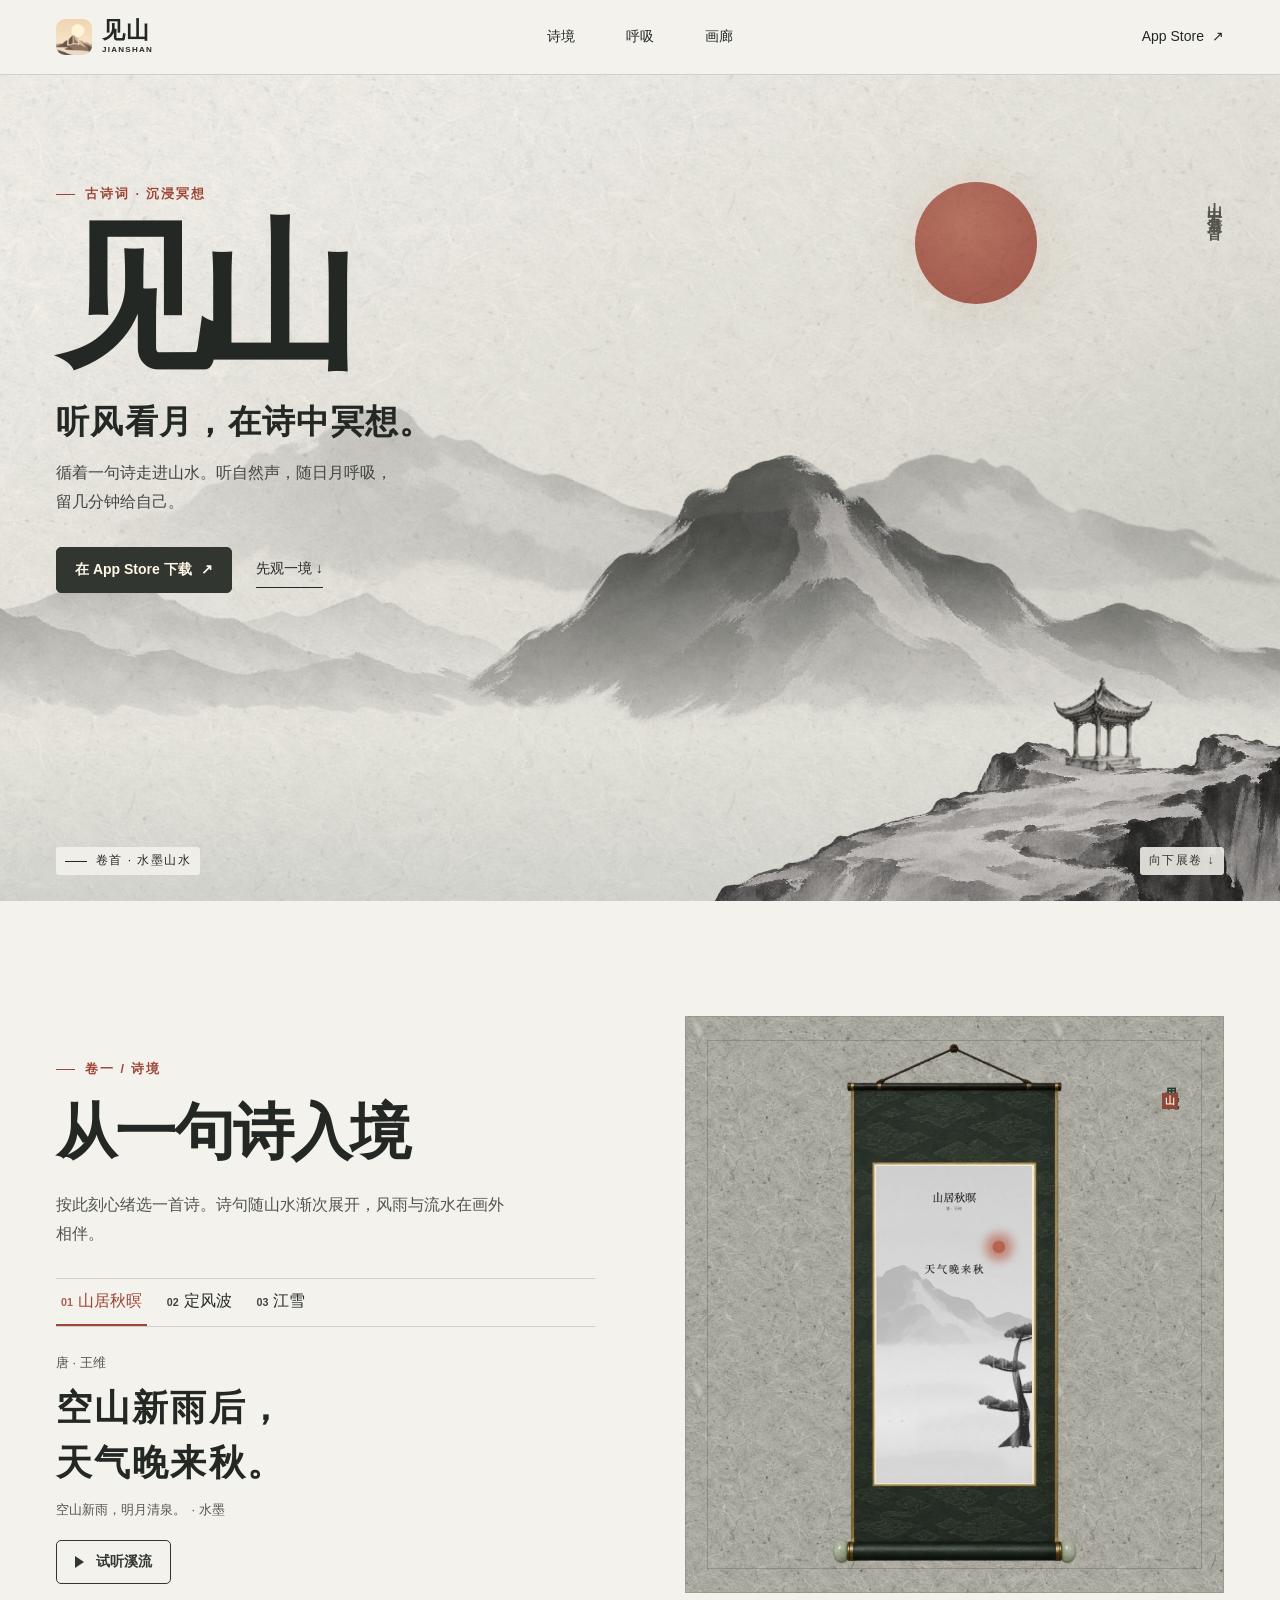
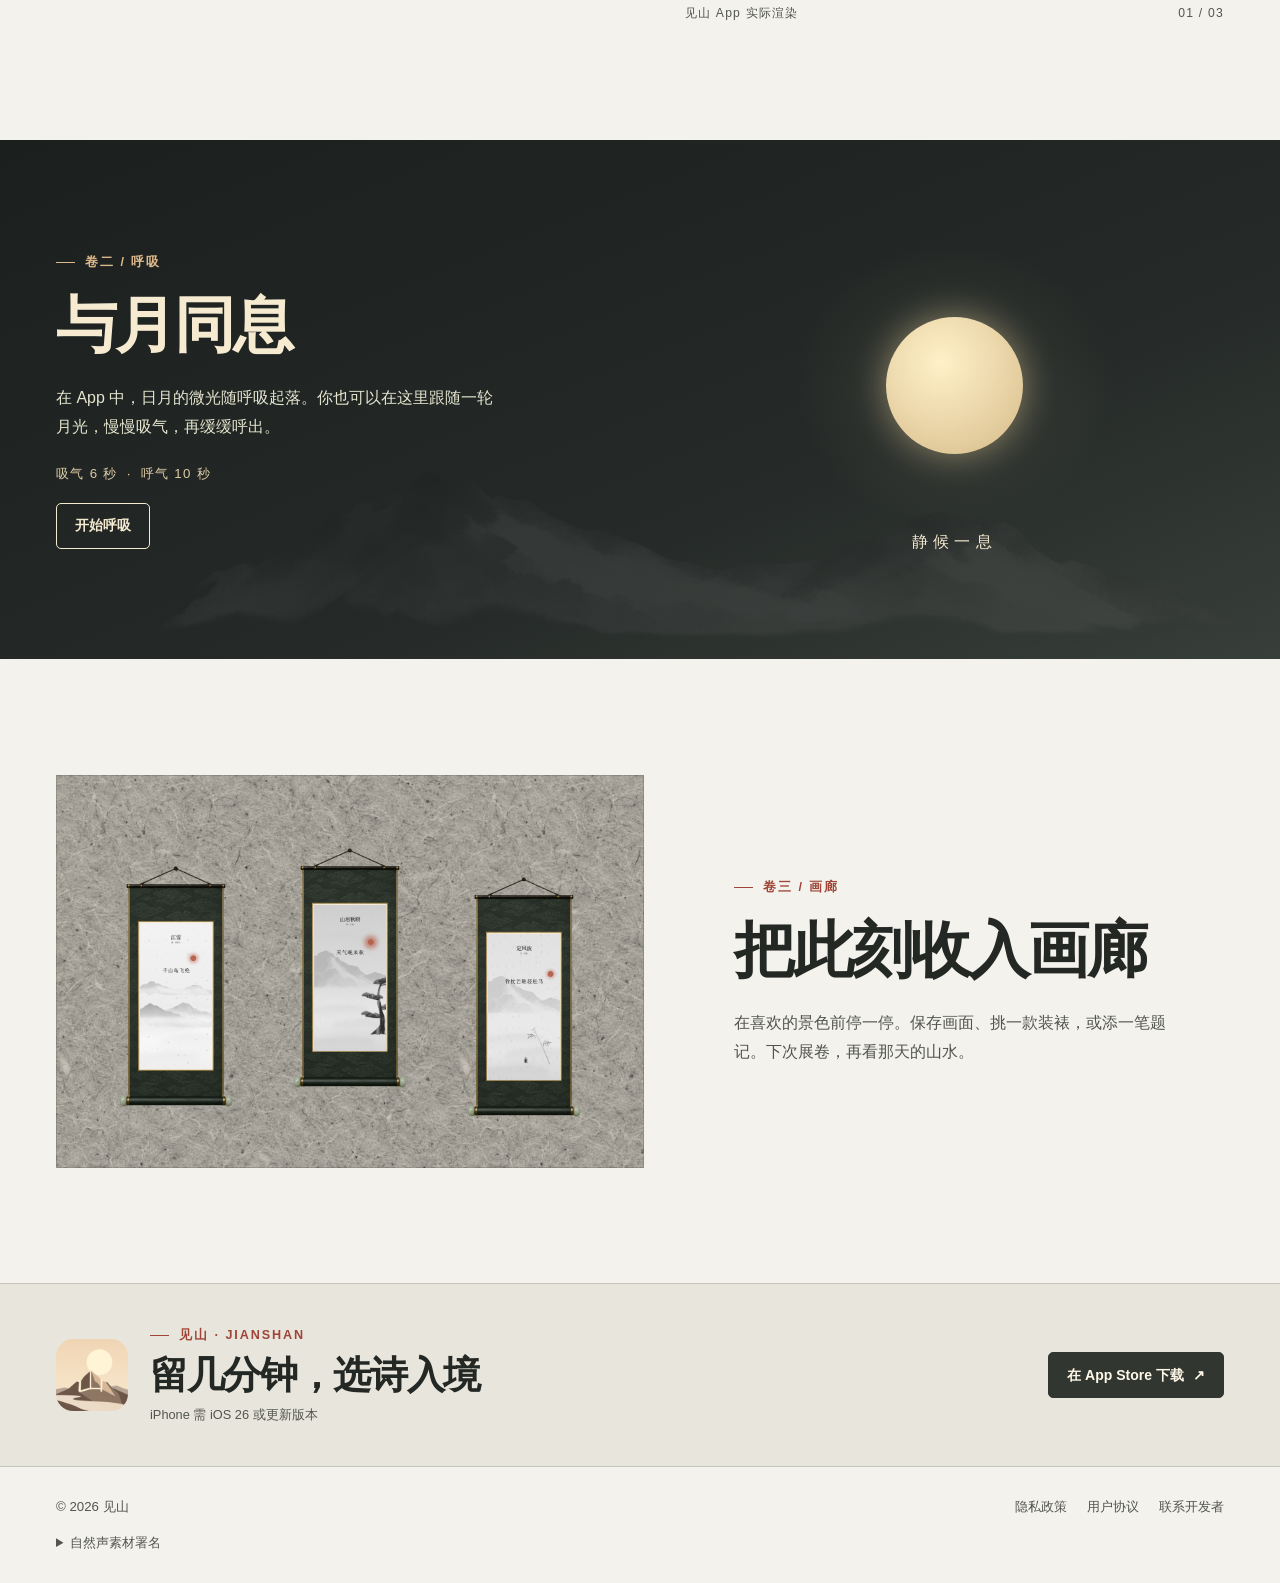
==== commit cfc738e2: "对齐画心并为诗境预览加挂轴" ====
--- a/site/index.html
+++ b/site/index.html
@@ -12,7 +12,7 @@
   <meta property="og:description" content="循着诗句听风看月，把片刻清静收入画廊。">
   <meta property="og:image" content="https://zylcold.github.io/jianshan-site/assets/media/share.jpg?v=ink">
   <link rel="icon" href="assets/media/icon.png" type="image/png">
-  <link rel="stylesheet" href="assets/home.css?v=ink">
+  <link rel="stylesheet" href="assets/home.css?v=ink-3">
   <script src="assets/home.js" defer></script>
 </head>
 <body>
@@ -97,10 +97,12 @@
 
       <figure class="scene-figure">
         <div class="scene-mount" data-view="autumn">
-          <div class="mount-inner">
-            <img src="assets/media/autumn.webp?v=ink" data-art="autumn" width="393" height="852" alt="见山《山居秋暝》水墨诗境" loading="lazy" decoding="async">
-            <img src="assets/media/rain.webp?v=ink" data-art="rain" width="393" height="852" alt="见山《定风波》水墨诗境" loading="lazy" decoding="async" hidden>
-            <img src="assets/media/snow.webp" data-art="snow" width="393" height="852" alt="见山《江雪》水墨诗境" loading="lazy" decoding="async" hidden>
+          <div class="scroll">
+            <div class="scroll-sheet">
+              <img src="assets/media/autumn.webp?v=ink" data-art="autumn" width="393" height="852" alt="见山《山居秋暝》水墨诗境" loading="lazy" decoding="async">
+              <img src="assets/media/rain.webp?v=ink" data-art="rain" width="393" height="852" alt="见山《定风波》水墨诗境" loading="lazy" decoding="async" hidden>
+              <img src="assets/media/snow.webp" data-art="snow" width="393" height="852" alt="见山《江雪》水墨诗境" loading="lazy" decoding="async" hidden>
+            </div>
           </div>
           <div class="mount-title" aria-hidden="true"><span>見山詩境</span><i>山</i></div>
         </div>
--- a/site/assets/home.css
+++ b/site/assets/home.css
@@ -183,14 +183,7 @@
 .scene-mount[data-view="rain"] { background-color: #babdb7; }
 .scene-mount[data-view="snow"] { background-color: #d5d5ce; }
 .scene-mount::before { content: ""; position: absolute; inset: 4%; border: 1px solid #26382d38; pointer-events: none; }
-.mount-inner {
-  width: 41%;
-  padding: 5px;
-  background: #f8f0da;
-  border: 1px solid #1b352f52;
-  box-shadow: 0 8px 25px #26372d31;
-}
-.mount-inner img { width: 100%; height: auto; }
+.scene-mount .scroll { width: 66%; }
 .mount-title { position: absolute; top: 10%; right: 8%; display: grid; justify-items: center; gap: 9px; color: #203a2c; }
 .mount-title span { writing-mode: vertical-rl; font: 700 clamp(.7rem, 1.15vw, 1rem)/1.3 var(--serif); letter-spacing: .16em; }
 .mount-title i { background: #8e473b; color: #fff2d8; padding: 1px 3px; font: 700 .64rem/1.4 var(--serif); }
@@ -259,13 +252,14 @@
 }
 .scroll {
   position: relative;
-  width: 31%;
   aspect-ratio: 520 / 780;
   background: url("media/scroll.webp?v=ink") center / 100% 100% no-repeat;
 }
+.scrolls .scroll { width: 31%; }
 .scroll-snow { margin-top: 7%; }
 .scroll-rain { margin-top: 11%; }
-.scroll-sheet { position: absolute; inset: 24% 21% 17%; overflow: hidden; }
+/* The opening in scroll.webp spans x 142–376 and y 184–652 at 520 × 780. */
+.scroll-sheet { position: absolute; inset: 24% 28% 16.5%; overflow: hidden; }
 .scroll-sheet img { width: 100%; height: 100%; object-fit: cover; object-position: center 29%; }
 .closing { background: #e8e5dc; border-block: 1px solid var(--rule); }
 .closing-inner { display: flex; flex-wrap: wrap; align-items: center; gap: 22px; padding-block: 40px; }
@@ -300,7 +294,7 @@
   .hero { min-height: max(655px, calc(100svh - 62px)); }
   .hero-inner { padding-top: 62px; padding-bottom: 240px; }
   .hero h1 { font-size: clamp(5.6rem, 19vw, 8rem); }
-  .hero-sun { top: auto; bottom: 30%; right: 14%; }
+  .hero-sun { top: 94px; right: 14%; }
   .ridge-far { width: 142%; right: -22%; bottom: 23%; mask-image: none; }
   .ridge-right { width: 125%; right: -33%; bottom: 16%; }
   .ridge-left { width: 93%; left: -41%; bottom: 12%; }
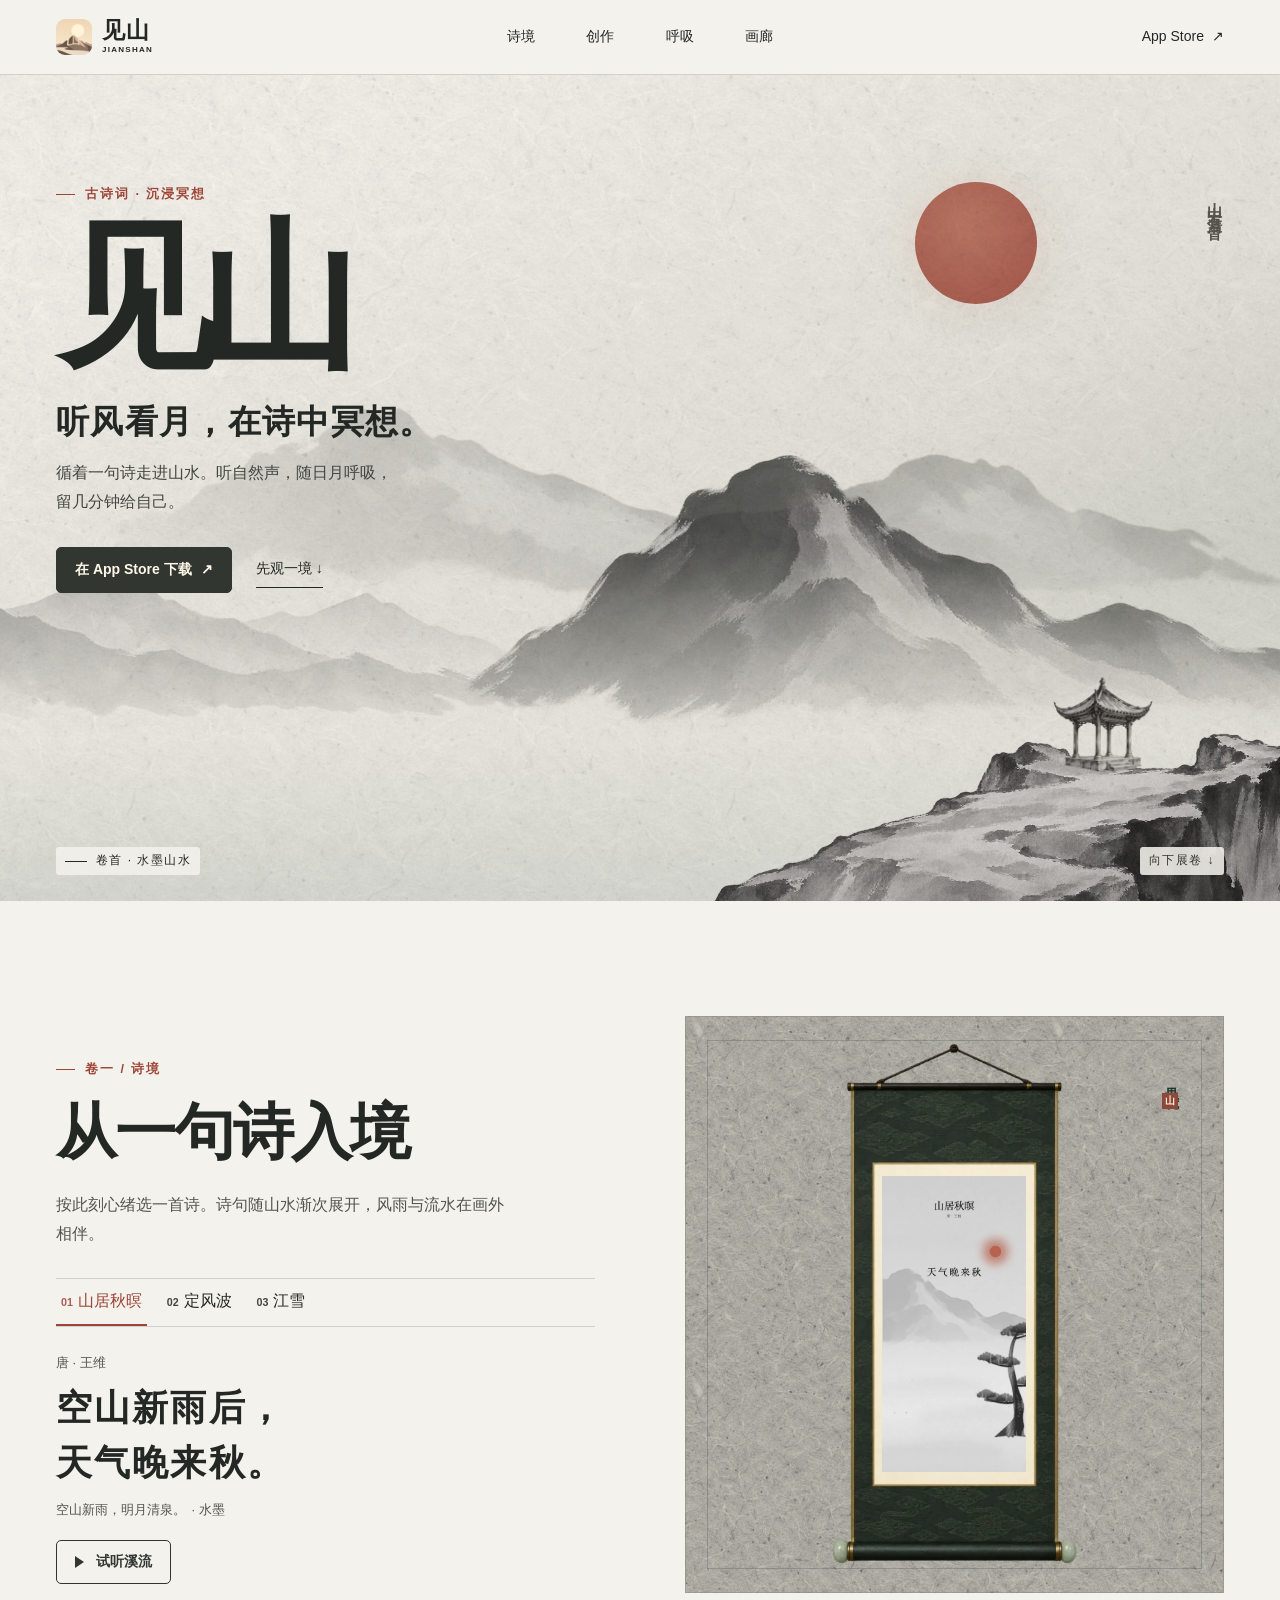
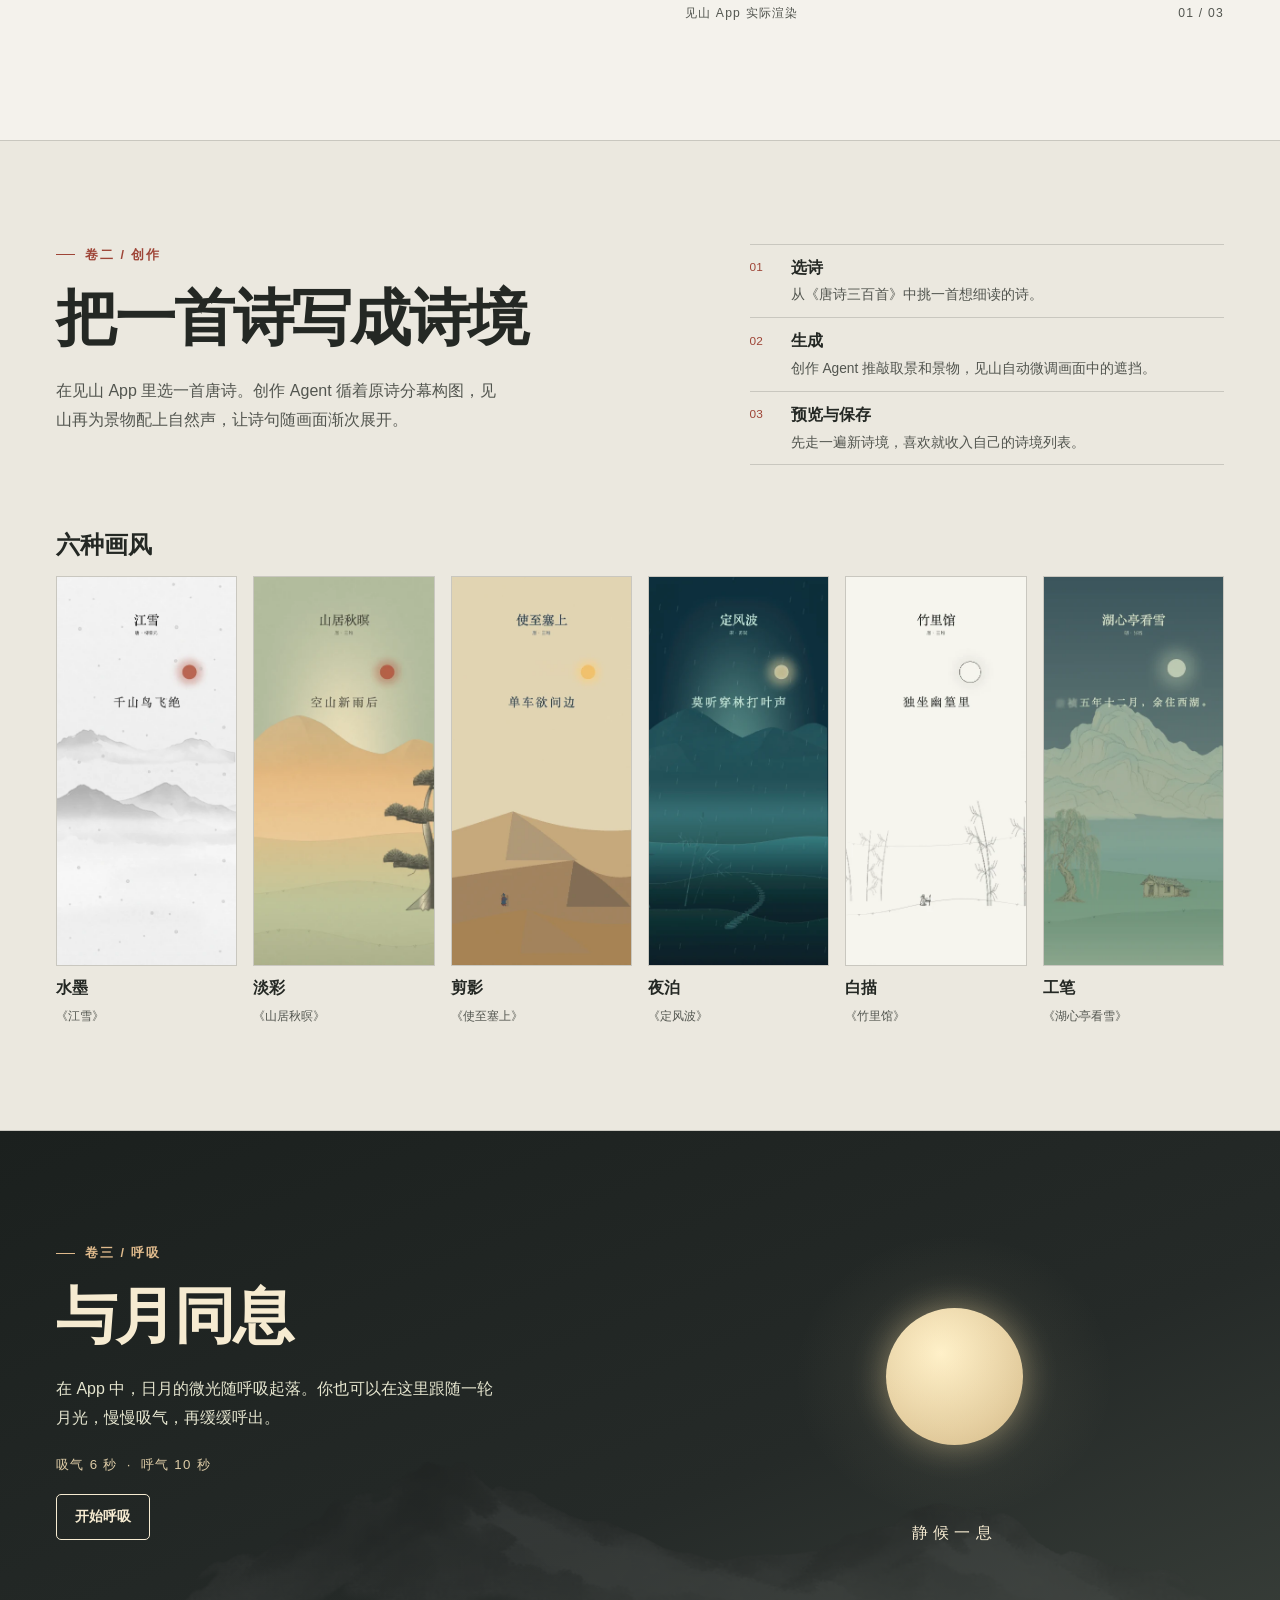
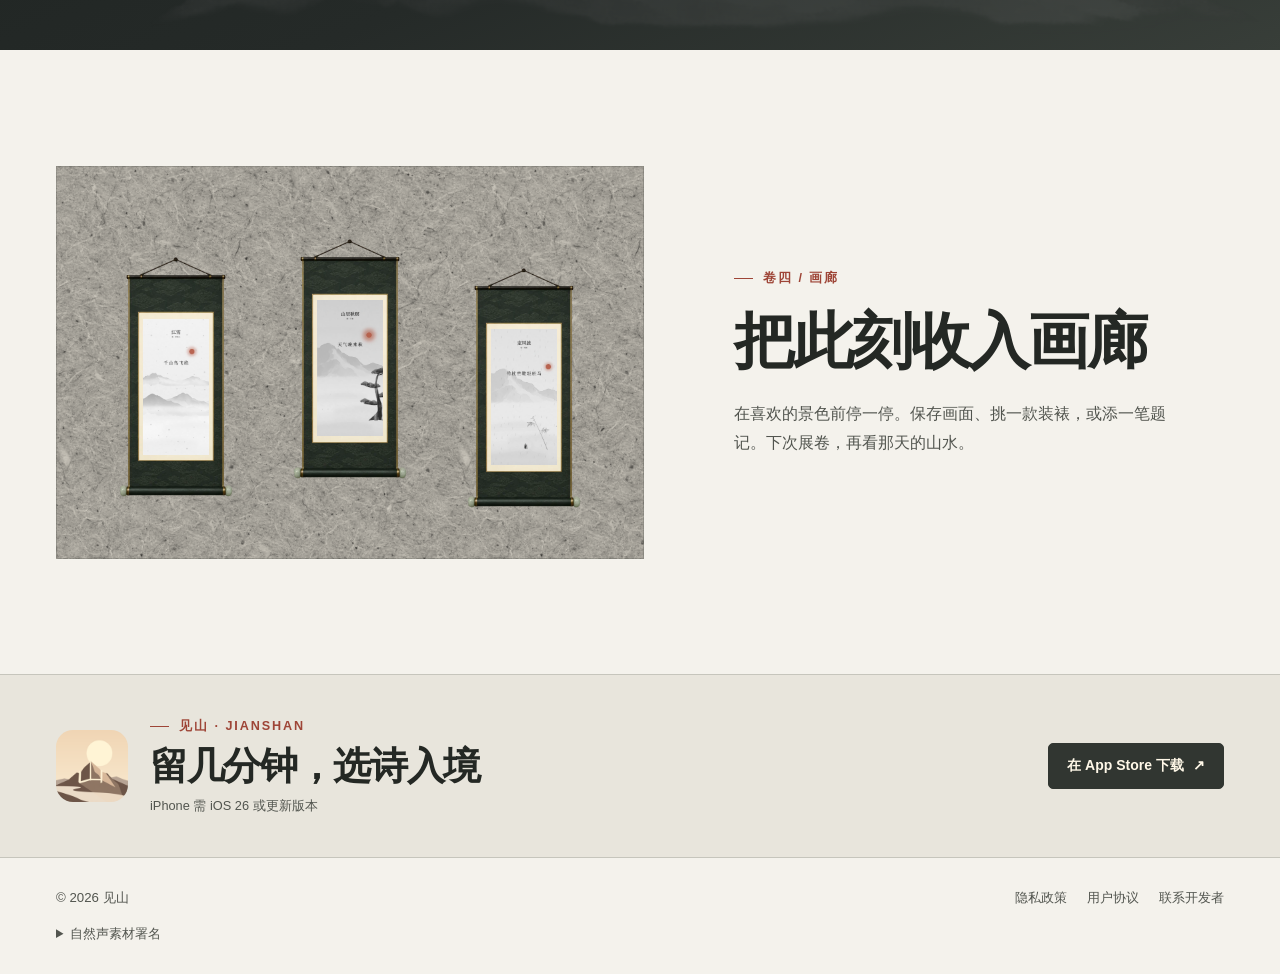
==== commit 9185365d: "展示诗境创作与六种画风并保留画心纸边" ====
--- a/site/index.html
+++ b/site/index.html
@@ -12,7 +12,7 @@
   <meta property="og:description" content="循着诗句听风看月，把片刻清静收入画廊。">
   <meta property="og:image" content="https://zylcold.github.io/jianshan-site/assets/media/share.jpg?v=ink">
   <link rel="icon" href="assets/media/icon.png" type="image/png">
-  <link rel="stylesheet" href="assets/home.css?v=ink-3">
+  <link rel="stylesheet" href="assets/home.css?v=ink-4">
   <script src="assets/home.js" defer></script>
 </head>
 <body>
@@ -25,6 +25,7 @@
       </a>
       <div class="nav-links">
         <a href="#scenes">诗境</a>
+        <a href="#create">创作</a>
         <a href="#breath">呼吸</a>
         <a href="#gallery">画廊</a>
       </div>
@@ -110,11 +111,55 @@
       </figure>
     </section>
 
+    <section class="creation" id="create" aria-labelledby="create-title">
+      <div class="shell creation-inner">
+        <div class="creation-intro">
+          <div>
+            <p class="eyebrow"><span></span> 卷二 / 创作</p>
+            <h2 id="create-title">把一首诗写成诗境</h2>
+            <p class="section-lead">在见山 App 里选一首唐诗。创作 Agent 循着原诗分幕构图，见山再为景物配上自然声，让诗句随画面渐次展开。</p>
+          </div>
+          <ol class="creation-steps">
+            <li><strong>选诗</strong><p>从《唐诗三百首》中挑一首想细读的诗。</p></li>
+            <li><strong>生成</strong><p>创作 Agent 推敲取景和景物，见山自动微调画面中的遮挡。</p></li>
+            <li><strong>预览与保存</strong><p>先走一遍新诗境，喜欢就收入自己的诗境列表。</p></li>
+          </ol>
+        </div>
+        <h3>六种画风</h3>
+        <div class="style-plates">
+          <figure>
+            <img src="assets/media/snow.webp" width="393" height="852" alt="水墨诗境《江雪》" loading="lazy" decoding="async">
+            <figcaption><strong>水墨</strong><span>《江雪》</span></figcaption>
+          </figure>
+          <figure>
+            <img src="assets/media/style-soft.webp" width="393" height="852" alt="淡彩诗境《山居秋暝》" loading="lazy" decoding="async">
+            <figcaption><strong>淡彩</strong><span>《山居秋暝》</span></figcaption>
+          </figure>
+          <figure>
+            <img src="assets/media/style-silhouette.webp" width="393" height="852" alt="剪影诗境《使至塞上》" loading="lazy" decoding="async">
+            <figcaption><strong>剪影</strong><span>《使至塞上》</span></figcaption>
+          </figure>
+          <figure>
+            <img src="assets/media/style-night.webp" width="393" height="852" alt="夜泊诗境《定风波》" loading="lazy" decoding="async">
+            <figcaption><strong>夜泊</strong><span>《定风波》</span></figcaption>
+          </figure>
+          <figure>
+            <img src="assets/media/style-line.webp" width="393" height="852" alt="白描诗境《竹里馆》" loading="lazy" decoding="async">
+            <figcaption><strong>白描</strong><span>《竹里馆》</span></figcaption>
+          </figure>
+          <figure>
+            <img src="assets/media/style-gongbi.webp" width="393" height="852" alt="工笔诗境《湖心亭看雪》" loading="lazy" decoding="async">
+            <figcaption><strong>工笔</strong><span>《湖心亭看雪》</span></figcaption>
+          </figure>
+        </div>
+      </div>
+    </section>
+
     <section class="breath" id="breath" aria-labelledby="breath-title">
       <div class="breath-terrain" aria-hidden="true"></div>
       <div class="shell breath-inner">
         <div class="breath-copy">
-          <p class="eyebrow"><span></span> 卷二 / 呼吸</p>
+          <p class="eyebrow"><span></span> 卷三 / 呼吸</p>
           <h2 id="breath-title">与月同息</h2>
           <p class="section-lead">在 App 中，日月的微光随呼吸起落。你也可以在这里跟随一轮月光，慢慢吸气，再缓缓呼出。</p>
           <p class="breath-timing">吸气 6 秒 <span>·</span> 呼气 10 秒</p>
@@ -140,7 +185,7 @@
         </figure>
       </div>
       <div class="gallery-copy">
-        <p class="eyebrow"><span></span> 卷三 / 画廊</p>
+        <p class="eyebrow"><span></span> 卷四 / 画廊</p>
         <h2 id="gallery-title">把此刻收入画廊</h2>
         <p class="section-lead">在喜欢的景色前停一停。保存画面、挑一款装裱，或添一笔题记。下次展卷，再看那天的山水。</p>
       </div>
--- a/site/assets/home.css
+++ b/site/assets/home.css
@@ -189,6 +189,28 @@
 .mount-title i { background: #8e473b; color: #fff2d8; padding: 1px 3px; font: 700 .64rem/1.4 var(--serif); }
 .scene-figure figcaption { display: flex; justify-content: space-between; gap: 8px; margin-top: 10px; color: var(--muted); font-size: .76rem; letter-spacing: .1em; }
 
+.creation { background: #ebe8df; border-block: 1px solid var(--rule); }
+.creation-inner { padding-block: clamp(56px, 8vw, 112px); }
+.creation-intro { display: grid; grid-template-columns: minmax(0, 1.3fr) minmax(0, 1fr); align-items: start; gap: clamp(28px, 6vw, 84px); }
+.creation h2 { margin-top: 15px; }
+.creation-steps { list-style: none; counter-reset: creation-step; margin: 0; padding: 0; border-top: 1px solid var(--rule); }
+.creation-steps li {
+  counter-increment: creation-step;
+  display: grid;
+  grid-template-columns: 2em minmax(0, 1fr);
+  gap: 1px 9px;
+  padding-block: 9px;
+  border-bottom: 1px solid var(--rule);
+}
+.creation-steps li::before { content: counter(creation-step, decimal-leading-zero); color: var(--red); font-size: .74rem; align-self: center; }
+.creation-steps p { grid-column: 2; color: var(--muted); font-size: .86rem; }
+.creation h3 { margin: clamp(34px, 5vw, 66px) 0 14px; font: 700 1.5rem/1.35 var(--serif); }
+.style-plates { display: grid; grid-template-columns: repeat(6, minmax(0, 1fr)); gap: 16px; }
+.style-plates img { width: 100%; height: auto; border: 1px solid var(--rule); }
+.style-plates figcaption { display: grid; gap: 2px; padding-top: 8px; }
+.style-plates figcaption strong { font-family: var(--serif); }
+.style-plates figcaption span { color: var(--muted); font-size: .78rem; }
+
 .breath { position: relative; isolation: isolate; overflow: hidden; background: linear-gradient(158deg, #1b201e, #252a28 62%, #383e39); color: #f6ebd1; }
 .breath-terrain {
   position: absolute;
@@ -258,8 +280,8 @@
 .scrolls .scroll { width: 31%; }
 .scroll-snow { margin-top: 7%; }
 .scroll-rain { margin-top: 11%; }
-/* The opening in scroll.webp spans x 142–376 and y 184–652 at 520 × 780. */
-.scroll-sheet { position: absolute; inset: 24% 28% 16.5%; overflow: hidden; }
+/* Match PaintingImageMount: center artwork at 90% of the ink aperture width and 92% of its height. */
+.scroll-sheet { position: absolute; inset: 25.85% 29.7% 18.62% 29.6%; overflow: hidden; }
 .scroll-sheet img { width: 100%; height: 100%; object-fit: cover; object-position: center 29%; }
 .closing { background: #e8e5dc; border-block: 1px solid var(--rule); }
 .closing-inner { display: flex; flex-wrap: wrap; align-items: center; gap: 22px; padding-block: 40px; }
@@ -280,6 +302,9 @@
   .ridge-right { width: 86%; right: -16%; }
   .ridge-far { width: 106%; right: -12%; }
   .shore { width: 76%; right: -15%; }
+}
+@media (max-width: 900px) {
+  .style-plates { grid-template-columns: repeat(3, minmax(0, 1fr)); }
 }
 @media (max-width: 700px) {
   .shell { width: calc(100% - 40px); }
@@ -306,6 +331,8 @@
   .scenes, .gallery, .breath-inner { grid-template-columns: minmax(0, 1fr); gap: 31px; }
   .scenes, .gallery { padding-block: 59px; }
   .scene-figure { width: min(100%, 495px); margin-inline: auto; }
+  .creation-intro { grid-template-columns: minmax(0, 1fr); }
+  .style-plates { gap: 16px 9px; }
   .breath-inner { padding-block: 52px; }
   .breath-focus { gap: 0; }
   .moon-space { width: min(78%, 230px); }
